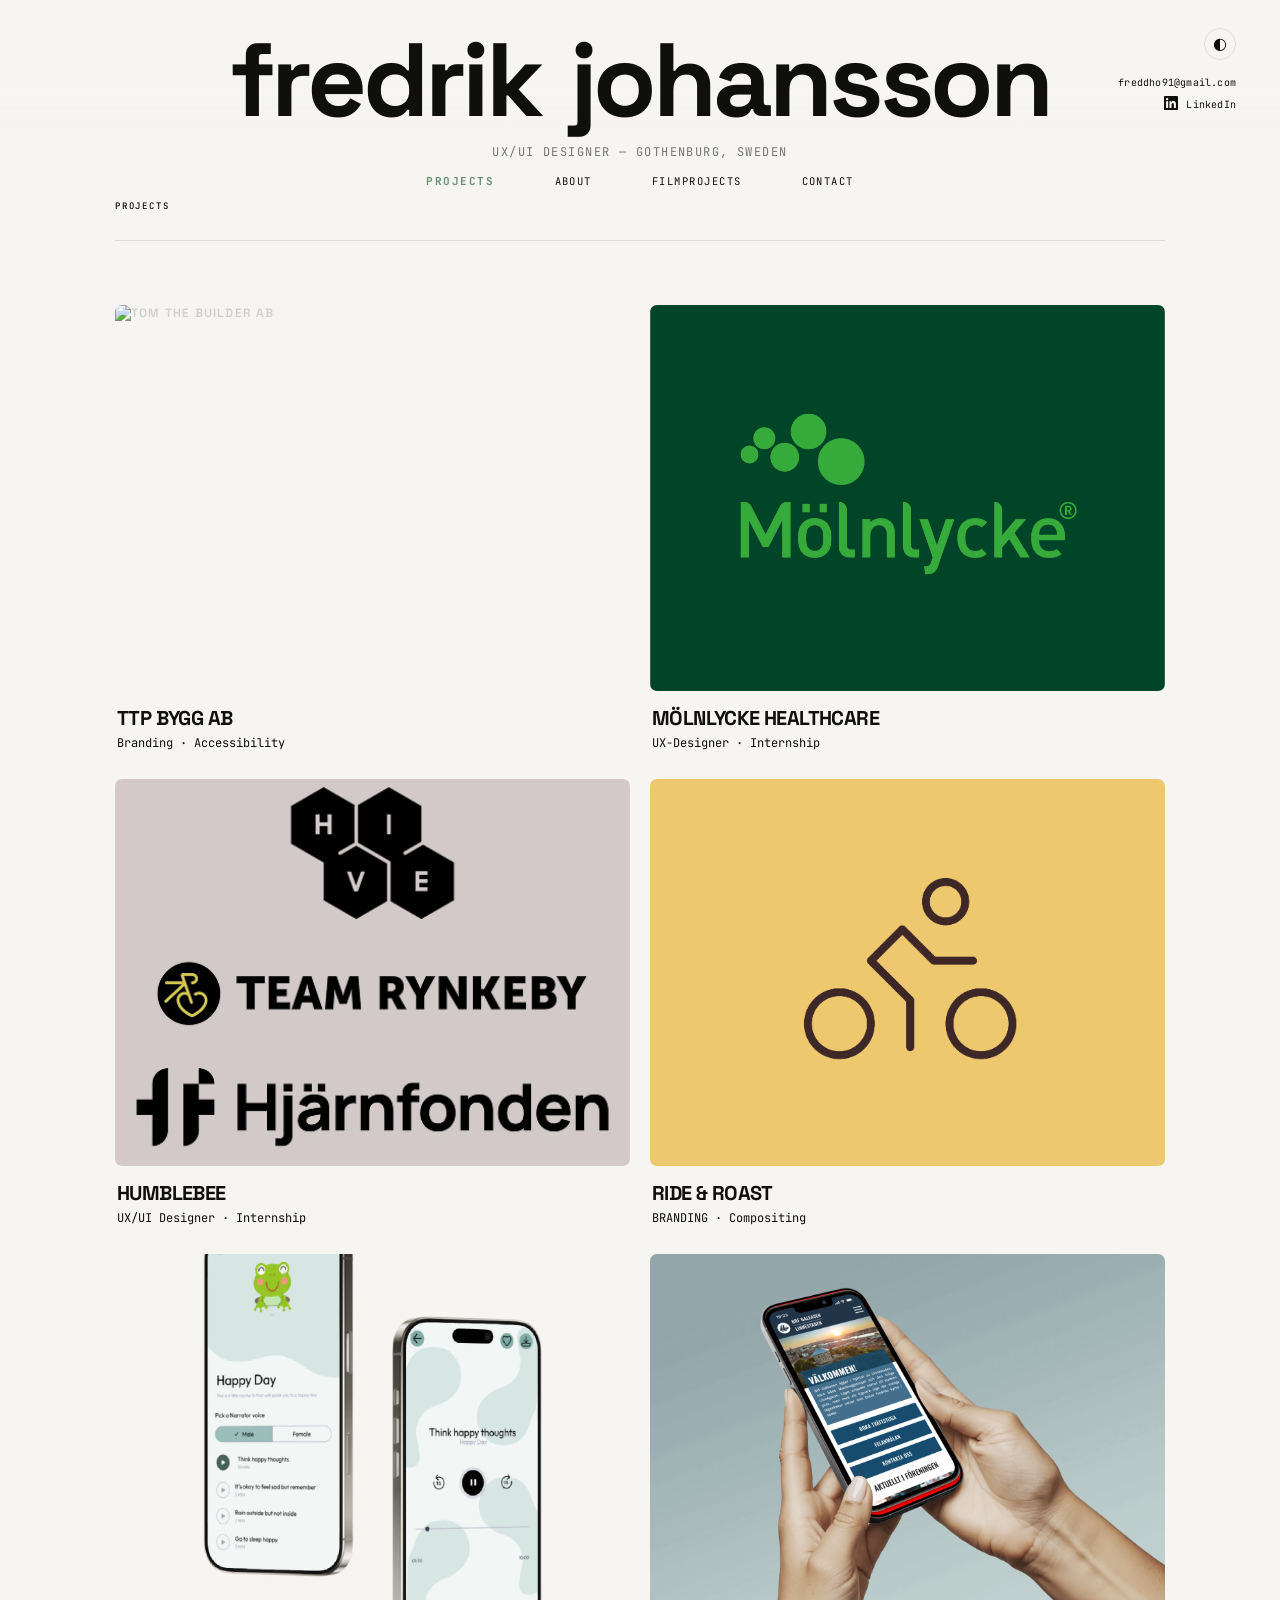
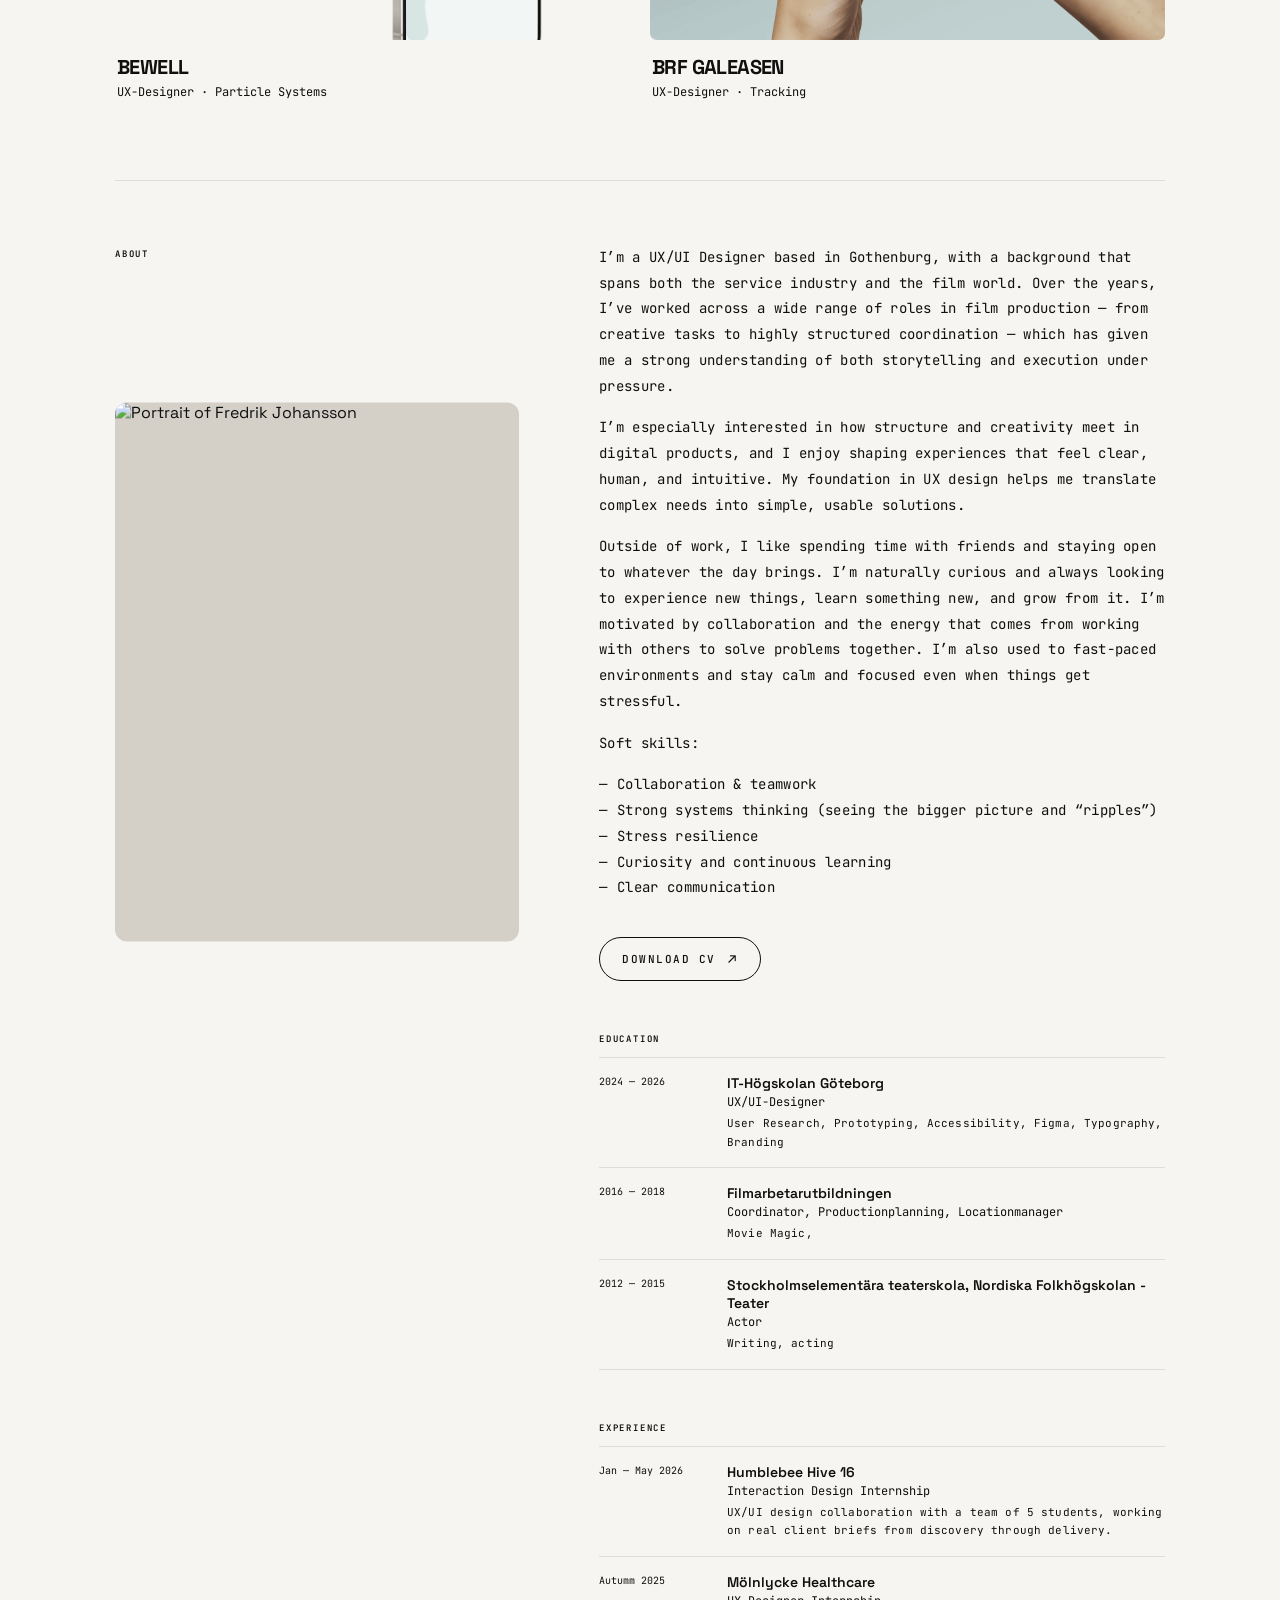
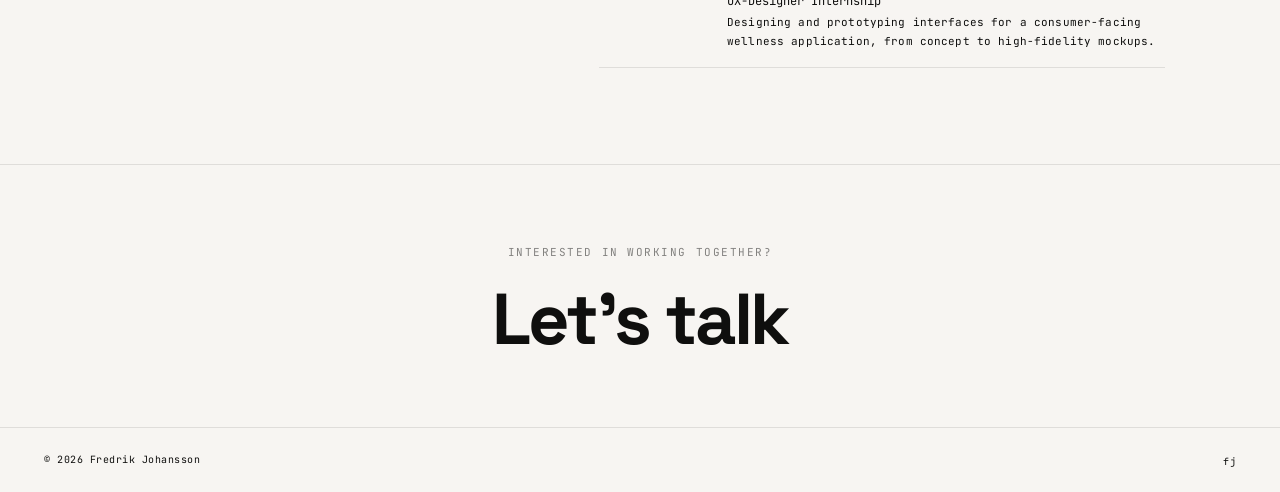
==== portfolio/index.html @ 18cdfee4 "Refactor code structure for improved readability and maintainability" ====
<!DOCTYPE html>
<html lang="en">
<head>
  <meta charset="UTF-8">
  <meta name="viewport" content="width=device-width, initial-scale=1.0">
  <title>Fredrik Johansson — UX/UI Designer</title>
  <meta name="description" content="Fredrik Johansson — Interaction Designer based in Gothenburg, Sweden.">
  <meta property="og:title" content="Fredrik Johansson — UX/UI Designer">
  <meta property="og:description" content="Interaction Designer based in Gothenburg, Sweden.">
  <meta property="og:type" content="website">
  <meta property="og:image" content="img/fredriksocial.png">
  <link rel="icon" type="image/svg+xml" href="favicon.svg">
  <link rel="preconnect" href="https://fonts.googleapis.com">
  <link rel="preconnect" href="https://fonts.gstatic.com" crossorigin>
  <link href="https://fonts.googleapis.com/css2?family=Space+Grotesk:wght@300;400;500;600;700&family=JetBrains+Mono:wght@400;500;600;700&display=swap" rel="stylesheet">
  <link rel="stylesheet" href="style.css">
</head>
<body>

  <!-- Progress bar -->
  <div class="prog" id="prog" aria-hidden="true"></div>

  <!-- Pre-scroll overlay bar -->
  <div class="pre-scroll-bar" id="preScrollBar">
    <div class="psb-top">
      <div></div>
      <div class="psb-wordmark" id="psbWordmark">
        <span class="wm-char wm-anchor" id="wm-f">f</span><span class="wm-suffix" id="suf-f"><span class="wm-c">r</span><span class="wm-c">e</span><span class="wm-c">d</span><span class="wm-c">r</span><span class="wm-c">i</span><span class="wm-c">k</span></span><span class="wm-space">&nbsp;</span><span class="wm-char wm-anchor" id="wm-j">j</span><span class="wm-suffix" id="suf-j"><span class="wm-c">o</span><span class="wm-c">h</span><span class="wm-c">a</span><span class="wm-c">n</span><span class="wm-c">s</span><span class="wm-c">s</span><span class="wm-c">o</span><span class="wm-c">n</span></span>
      </div>
      <div class="psb-right">
        <button class="dark-toggle" id="darkToggle" aria-label="Toggle dark mode">
          <span class="dt-icon">◐</span>
        </button>
        <div class="contact-block" id="cBlock">
          <a href="mailto:freddho91@gmail.com">freddho91@gmail.com</a>
          <a href="https://www.linkedin.com/in/fredrik-johansson-530291b3/" target="_blank" rel="noopener noreferrer"><svg class="linkedin-icon" xmlns="http://www.w3.org/2000/svg" width="14" height="14" viewBox="0 0 24 24" fill="currentColor"><path d="M20.447 20.452h-3.554v-5.569c0-1.328-.027-3.037-1.852-3.037-1.853 0-2.136 1.445-2.136 2.939v5.667H9.351V9h3.414v1.561h.046c.477-.9 1.637-1.85 3.37-1.85 3.601 0 4.267 2.37 4.267 5.455v6.286zM5.337 7.433a2.062 2.062 0 01-2.063-2.065 2.064 2.064 0 112.063 2.065zm1.782 13.019H3.555V9h3.564v11.452zM22.225 0H1.771C.792 0 0 .774 0 1.729v20.542C0 23.227.792 24 1.771 24h20.451C23.2 24 24 23.227 24 22.271V1.729C24 .774 23.2 0 22.222 0h.003z"/></svg> LinkedIn</a>
        </div>
      </div>
    </div>
    <div class="psb-subtitle">UX/UI Designer — Gothenburg, Sweden</div>
    <nav id="preScrollNav">
      <a class="nav-link active" href="#projects" data-text="Projects">Projects</a>
      <a class="nav-link" href="#about" data-text="About">About</a>
      <a class="nav-link" href="filmprojects.html" data-text="Filmprojects">Filmprojects</a>
      <a class="nav-link" id="contactLink" href="#contact" data-text="Contact">Contact</a>
    </nav>
  </div>

  <!-- Page grid -->
  <div class="page-grid" id="pageGrid">

    <!-- Left column — sidebar -->
    <div class="col-left">
      <div class="col-left-inner">
        <div id="sidebarWordmark">fj</div>
        <nav id="desktopNav">
          <a class="nav-link active" href="#projects" data-text="Projects">Projects</a>
          <a class="nav-link" href="#about" data-text="About">About</a>
          <a class="nav-link" href="filmprojects.html" data-text="Filmprojects">Filmprojects</a>
          <a class="nav-link" id="sidebarContactLink" href="#contact" data-text="Contact">Contact</a>
        </nav>
      </div>
    </div>

    <!-- Main content -->
    <div class="col-main">
      <div class="content-wrap">

        <!-- Projects -->
        <section id="projects">
          <div class="section-label">Projects</div>
          <div class="rule"></div>
          <div class="project-grid">
            <a class="project-card" href="projects/tom-the-builder/index.html">
              <div class="card-img-wrap">
                <img class="img-ph" src="img/tomthebuilderbild.png" alt="Tom the Builder AB" loading="lazy">
                <span class="card-overlay">Brand identity for a carpenter in Uddevalla</span>
              </div>
              <div class="card-info"><div class="card-title">TTP BYGG AB</div><div class="card-sub">Branding · Accessibility</div></div>
            </a>
            <a class="project-card" href="projects/molnlycke/index.html">
              <div class="card-img-wrap">
                <img class="img-ph" src="img/molnlyckebild.webp" alt="Mölnlycke Healthcare" loading="lazy">
                <span class="card-overlay">Clinical review tool for wound-care specialists</span>
              </div>
              <div class="card-info"><div class="card-title">MÖLNLYCKE HEALTHCARE</div><div class="card-sub">UX-Designer · Internship</div></div>
            </a>
            <div class="project-card project-card--soon" aria-disabled="true" tabindex="0">
              <div class="card-img-wrap">
                <img class="img-ph" src="img/hive.jpg" alt="Humblebee" loading="lazy">
                <span class="card-soon">Coming soon</span>
              </div>
              <div class="card-info"><div class="card-title">HUMBLEBEE</div><div class="card-sub">UX/UI Designer · Internship</div></div>
            </div>
            <a class="project-card" href="projects/ride-roast/index.html">
              <div class="card-img-wrap">
                <img class="img-ph" src="img/rideroastloggo.png" alt="Ride & Roast" loading="lazy">
                <span class="card-overlay">Branding and compositing for a motorcycle café</span>
              </div>
              <div class="card-info"><div class="card-title">RIDE & ROAST</div><div class="card-sub">BRANDING · Compositing</div></div>
            </a>
            <a class="project-card" href="projects/bewell/index.html">
              <div class="card-img-wrap">
                <img class="img-ph" src="img/bw5.png" alt="Bewell" loading="lazy">
                <span class="card-overlay">Wellness app with generative particle systems</span>
              </div>
              <div class="card-info"><div class="card-title">BEWELL</div><div class="card-sub">UX-Designer · Particle Systems</div></div>
            </a>
            <a class="project-card" href="projects/brf-galeasen/index.html">
              <div class="card-img-wrap">
                <img class="img-ph" src="img/Mockup_brf.png" alt="BRF Galeasen" loading="lazy">
                <span class="card-overlay">Resident portal with usage tracking</span>
              </div>
              <div class="card-info"><div class="card-title">BRF GALEASEN</div><div class="card-sub">UX-Designer · Tracking</div></div>
            </a>
          </div>
        </section>

        <!-- About -->
        <section id="about">
          <div class="rule"></div>
          <div class="about-grid">
            <div class="about-left">
              <div class="about-label">About</div>
              <h2 class="about-heading" id="aboutHeading">
                <span id="ah-fredrik">fredrik</span>
                <span id="ah-johansson">johansson</span>
              </h2>
              <div class="about-photo">
                <img src="img/Fredrikabout.JPG" alt="Portrait of Fredrik Johansson" loading="lazy">
              </div>
            </div>
            <div class="about-right">
              <div class="about-text">
                <p>I’m a UX/UI Designer based in Gothenburg, with a background that spans both the service industry and the film world. Over the years, I’ve worked across a wide range of roles in film production — from creative tasks to highly structured coordination — which has given me a strong understanding of both storytelling and execution under pressure.</p>
                <p>I’m especially interested in how structure and creativity meet in digital products, and I enjoy shaping experiences that feel clear, human, and intuitive. My foundation in UX design helps me translate complex needs into simple, usable solutions.</p>
                <p>Outside of work, I like spending time with friends and staying open to whatever the day brings. I’m naturally curious and always looking to experience new things, learn something new, and grow from it.
I’m motivated by collaboration and the energy that comes from working with others to solve problems together. I’m also used to fast-paced environments and stay calm and focused even when things get stressful.</p>
                <p>Soft skills:</p>
                <ul class="soft-skills">
                  <li>Collaboration &amp; teamwork</li>
                  <li>Strong systems thinking (seeing the bigger picture and “ripples”)</li>
                  <li>Stress resilience</li>
                  <li>Curiosity and continuous learning</li>
                  <li>Clear communication</li>
                </ul>
              </div>

              <!-- CV download -->
              <a class="cv-button" href="https://drive.google.com/YOUR-CV-LINK-HERE" target="_blank" rel="noopener noreferrer">
                <span>Download CV</span>
                <span class="cv-arrow">↗</span>
              </a>

              <!-- Education -->
              <div class="exp-block">
                <div class="exp-label">Education</div>
                <div class="exp-row">
                  <div class="exp-years">2024 — 2026</div>
                  <div>
                    <div class="exp-org">IT-Högskolan Göteborg</div>
                    <div class="exp-role">UX/UI-Designer</div>
                    <div class="exp-detail">User Research, Prototyping, Accessibility, Figma, Typography, Branding</div>
                  </div>
                </div>
                <div class="exp-row">
                  <div class="exp-years">2016 — 2018</div>
                  <div>
                    <div class="exp-org">Filmarbetarutbildningen</div>
                    <div class="exp-role">Coordinator, Productionplanning, Locationmanager</div>
                    <div class="exp-detail">Movie Magic, </div>
                  </div>
                </div>
                <div class="exp-row">
                  <div class="exp-years">2012 — 2015</div>
                  <div>
                    <div class="exp-org">Stockholmselementära teaterskola, Nordiska Folkhögskolan - Teater </div>
                    <div class="exp-role">Actor</div>
                    <div class="exp-detail">Writing, acting</div>
                  </div>
                </div>
              </div>

              <!-- Experience -->
              <div class="exp-block">
                <div class="exp-label">Experience</div>
                <div class="exp-row">
                  <div class="exp-years">Jan — May 2026</div>
                  <div>
                    <div class="exp-org">Humblebee Hive 16</div>
                    <div class="exp-role">Interaction Design Internship</div>
                    <div class="exp-detail">UX/UI design collaboration with a team of 5 students, working on real client briefs from discovery through delivery.</div>
                  </div>
                </div>
                <div class="exp-row">
                  <div class="exp-years">Autumm 2025</div>
                  <div>
                    <div class="exp-org">Mölnlycke Healthcare</div>
                    <div class="exp-role">UX-Designer Internship</div>
                    <div class="exp-detail">Designing and prototyping interfaces for a consumer-facing wellness application, from concept to high-fidelity mockups.</div>
                  </div>
                </div>
              </div>

            </div>
          </div>
        </section>

      </div>
    </div>

    <!-- Right column — contact -->
    <div class="col-right">
      <div class="col-right-inner">
        <button class="dark-toggle sidebar-dark-toggle" id="sidebarDarkToggle" aria-label="Toggle dark mode">
          <span class="dt-icon">◐</span>
        </button>
        <div class="contact-block-sidebar" id="cBlockSidebar">
          <a href="mailto:freddho91@gmail.com">freddho91@gmail.com</a>
          <a href="https://www.linkedin.com/in/fredrik-johansson-530291b3/" target="_blank" rel="noopener noreferrer"><svg class="linkedin-icon" xmlns="http://www.w3.org/2000/svg" width="14" height="14" viewBox="0 0 24 24" fill="currentColor"><path d="M20.447 20.452h-3.554v-5.569c0-1.328-.027-3.037-1.852-3.037-1.853 0-2.136 1.445-2.136 2.939v5.667H9.351V9h3.414v1.561h.046c.477-.9 1.637-1.85 3.37-1.85 3.601 0 4.267 2.37 4.267 5.455v6.286zM5.337 7.433a2.062 2.062 0 01-2.063-2.065 2.064 2.064 0 112.063 2.065zm1.782 13.019H3.555V9h3.564v11.452zM22.225 0H1.771C.792 0 0 .774 0 1.729v20.542C0 23.227.792 24 1.771 24h20.451C23.2 24 24 23.227 24 22.271V1.729C24 .774 23.2 0 22.222 0h.003z"/></svg> LinkedIn</a>
        </div>
      </div>
    </div>

  </div>

  <!-- Footer CTA -->
  <footer>
    <div class="footer-cta">
      <div class="footer-cta-label">Interested in working together?</div>
      <a class="footer-cta-link" href="mailto:freddho91@gmail.com">Let's talk</a>
    </div>
    <div class="footer-bottom">
      <span>&copy; 2026 Fredrik Johansson</span>
      <span class="footer-wm">
        <span class="fw-word"><span class="fw-anchor">f</span><span class="fw-suffix" id="fwSufF"><span class="fw-c">r</span><span class="fw-c">e</span><span class="fw-c">d</span><span class="fw-c">r</span><span class="fw-c">i</span><span class="fw-c">k</span></span></span><span class="fw-sp" id="fwSp">&nbsp;</span><span class="fw-word"><span class="fw-anchor">j</span><span class="fw-suffix" id="fwSufJ"><span class="fw-c">o</span><span class="fw-c">h</span><span class="fw-c">a</span><span class="fw-c">n</span><span class="fw-c">s</span><span class="fw-c">s</span><span class="fw-c">o</span><span class="fw-c">n</span></span></span>
      </span>
    </div>
  </footer>

  <!-- Page transition overlay -->
  <div class="page-transition" id="pageTransition" aria-hidden="true"></div>

  <!-- Mobile header -->
  <header class="mobile-header">
    <span class="mobile-wm">fj</span>
    <nav id="mobileInlineNav">
      <a class="nav-link active" href="#projects" data-text="Projects">Projects</a>
      <a class="nav-link" href="#about" data-text="About">About</a>
      <a class="nav-link" href="filmprojects.html" data-text="Filmprojects">Filmprojects</a>
      <a class="nav-link" id="mobileContactTrigger" href="#contact" data-text="Contact">Contact</a>
    </nav>
    <button class="dark-toggle mobile-dark-toggle" id="mobileDarkToggle" aria-label="Toggle dark mode">
      <span class="dt-icon">◐</span>
    </button>
  </header>

  <!-- Mobile contact -->
  <div class="mobile-contact">
    <div class="mobile-contact-label">Contact</div>
    <div class="mobile-contact-links">
      <a href="mailto:freddho91@gmail.com">freddho91@gmail.com <span>&#8599;</span></a>
      <a href="https://www.linkedin.com/in/fredrik-johansson-530291b3/" target="_blank" rel="noopener noreferrer"><svg class="linkedin-icon" xmlns="http://www.w3.org/2000/svg" width="14" height="14" viewBox="0 0 24 24" fill="currentColor"><path d="M20.447 20.452h-3.554v-5.569c0-1.328-.027-3.037-1.852-3.037-1.853 0-2.136 1.445-2.136 2.939v5.667H9.351V9h3.414v1.561h.046c.477-.9 1.637-1.85 3.37-1.85 3.601 0 4.267 2.37 4.267 5.455v6.286zM5.337 7.433a2.062 2.062 0 01-2.063-2.065 2.064 2.064 0 112.063 2.065zm1.782 13.019H3.555V9h3.564v11.452zM22.225 0H1.771C.792 0 0 .774 0 1.729v20.542C0 23.227.792 24 1.771 24h20.451C23.2 24 24 23.227 24 22.271V1.729C24 .774 23.2 0 22.222 0h.003z"/></svg> LinkedIn <span>&#8599;</span></a>
    </div>
  </div>

  <script src="main.js"></script>
</body>
</html>
---- portfolio/style.css ----
/* ── TOKENS ─── */
:root {
  --bg: #F7F5F2;
  --text: #0F0F0E;
  --border: rgba(15, 15, 14, 0.1);
  --accent: #6B8F71;
  --col-left-width: 160px;
  --col-right-width: 200px;
  --bg-fade: 1;
}

/* ── DARK MODE ─── */
body.dark {
  --bg: #141413;
  --text: #E8E6E1;
  --border: rgba(232, 230, 225, 0.12);
  --accent: #8FB896;
}

/* ── RESET ─── */
*, *::before, *::after { box-sizing: border-box; margin: 0; padding: 0; }
html { scroll-behavior: smooth; }
body {
  font-family: 'Space Grotesk', sans-serif;
  background: var(--bg);
  color: var(--text);
  overflow-x: hidden;
  -webkit-font-smoothing: antialiased;
  -moz-osx-font-smoothing: grayscale;
}
a { color: inherit; text-decoration: none; }
ul, ol { list-style: none; }
img { display: block; max-width: 100%; }

/* Focus */
a:focus-visible, button:focus-visible {
  outline: 2px solid var(--text);
  outline-offset: 3px;
  border-radius: 2px;
}

/* ── REDUCED MOTION ─── */
@media (prefers-reduced-motion: reduce) {
  *, *::before, *::after {
    animation-duration: 0.01ms !important;
    animation-iteration-count: 1 !important;
    transition-duration: 0.01ms !important;
  }
  .pre-scroll-bar { display: none !important; }
  .page-grid {
    grid-template-columns: var(--col-left-width) 1fr var(--col-right-width) !important;
  }
  .col-left { pointer-events: auto !important; }
  .col-right { pointer-events: auto !important; }
  .col-right-inner { opacity: 1 !important; }
  #sidebarWordmark { opacity: 1 !important; }
  #desktopNav { opacity: 1 !important; }
  #desktopNav .nav-link { opacity: 1 !important; transform: none !important; }
  .col-main { padding-top: 60px !important; }
  .flip-clone { display: none !important; }
  .about-heading { opacity: 1 !important; }
  .about-heading span { opacity: 1 !important; }
}

/* ── LINKEDIN ICON ─── */
.linkedin-icon {
  display: inline-block;
  vertical-align: -2px;
  margin-right: 2px;
}

/* ── PROGRESS BAR ─── */
.prog {
  position: fixed; top: 0; left: 0;
  height: 2px; width: 0;
  background: var(--text);
  z-index: 9999;
  transition: width .08s linear;
  pointer-events: none;
}

/* ── PRE-SCROLL OVERLAY BAR ─── */
.pre-scroll-bar {
  position: fixed; top: 0; left: 0; right: 0;
  z-index: 100;
  padding: 28px 44px 0;
  pointer-events: none;
  opacity: 1;
}
.pre-scroll-bar::before {
  content: '';
  position: absolute; top: 0; left: 0; right: 0;
  height: 140px;
  background: linear-gradient(to bottom, var(--bg) 55%, transparent 100%);
  opacity: var(--bg-fade);
  z-index: -1;
  pointer-events: none;
  transition: none;
}
body.scrolled .pre-scroll-bar {
  opacity: 0;
  pointer-events: none !important;
}

.psb-top {
  display: grid;
  grid-template-columns: 1fr auto 1fr;
  align-items: flex-end;
}

.psb-wordmark {
  font-family: 'Space Grotesk', sans-serif;
  font-weight: 700;
  font-size: clamp(56px, 9vw, 104px);
  line-height: 1;
  letter-spacing: -0.04em;
  user-select: none;
  display: flex;
  justify-content: center;
  align-items: baseline;
  cursor: default;
  white-space: nowrap;
}

.psb-right {
  position: absolute;
  top: 28px; right: 44px;
  pointer-events: auto;
  display: flex;
  flex-direction: column;
  align-items: flex-end;
  gap: 12px;
}

/* Hero subtitle */
.psb-subtitle {
  font-family: 'JetBrains Mono', monospace;
  font-size: 12px; font-weight: 400;
  letter-spacing: 0.12em;
  text-transform: uppercase;
  color: var(--text);
  text-align: center;
  padding: 12px 0 0;
  opacity: 0.55;
  transition: opacity .3s ease;
}
body.scrolled .psb-subtitle { opacity: 0; }

#preScrollNav {
  display: flex;
  justify-content: center;
  gap: 60px;
  padding: 14px 0 0;
  pointer-events: auto;
  transform-style: preserve-3d;
  overflow: visible;
  position: relative;
}

/* ── PAGE GRID ─── */
.page-grid {
  display: grid;
  grid-template-columns: 0px 1fr 0px;
  grid-template-areas: "left main right";
  min-height: 100vh;
}
body.scrolled .page-grid {
  grid-template-columns: var(--col-left-width) 1fr var(--col-right-width);
  transition: grid-template-columns 0.5s cubic-bezier(.25,.46,.45,.94);
}

/* ── LEFT COLUMN ─── */
.col-left {
  grid-area: left;
  position: sticky; top: 0; height: 100vh;
  overflow: hidden;
  pointer-events: none;
}
body.scrolled .col-left {
  pointer-events: auto;
  overflow: visible;
}
.col-left-inner {
  position: absolute; top: 0; left: 0;
  width: var(--col-left-width); height: 100%;
  padding: 28px 0 28px 44px;
  display: flex; flex-direction: column; gap: 20px;
}

#sidebarWordmark {
  font-family: 'Space Grotesk', sans-serif;
  font-weight: 700;
  font-size: clamp(28px, 3vw, 48px);
  line-height: 1;
  letter-spacing: -0.04em;
  user-select: none;
  white-space: nowrap;
  cursor: default;
  opacity: 0;
  transition: opacity 0.15s ease;
}

/* ── RIGHT COLUMN ─── */
.col-right {
  grid-area: right;
  position: sticky; top: 0; height: 100vh;
  overflow: hidden;
  pointer-events: none;
}
body.scrolled .col-right {
  pointer-events: auto;
  overflow: visible;
}
.col-right-inner {
  position: absolute; top: 0; right: 0;
  width: var(--col-right-width); height: 100%;
  padding: 28px 44px 28px 0;
  display: flex; flex-direction: column;
  align-items: flex-end;
  justify-content: flex-start;
  opacity: 0;
  transition: opacity 0.3s ease;
}
body.scrolled .col-right-inner { opacity: 1; }

/* ── CONTACT BLOCKS ─── */
.contact-block,
.contact-block-sidebar {
  position: relative;
  display: inline-flex;
  flex-direction: column;
  width: fit-content;
}
.contact-block::after,
.contact-block-sidebar::after {
  content: '';
  position: absolute; inset: -4px -6px;
  border: 1px solid var(--text);
  opacity: 0;
  pointer-events: none;
}
.contact-block.flash::after,
.contact-block-sidebar.flash::after {
  animation: cBorder .9s ease forwards;
}
@keyframes cBorder {
  0%   { opacity: 0; }
  12%  { opacity: 1; }
  70%  { opacity: 1; }
  100% { opacity: 0; }
}
.contact-block a,
.contact-block-sidebar a {
  font-family: 'JetBrains Mono', monospace;
  font-size: 10px; font-weight: 400;
  color: var(--text); text-decoration: none;
  letter-spacing: 0.02em; line-height: 2.2;
  display: block; white-space: nowrap; text-align: right;
}
.contact-block a:hover,
.contact-block-sidebar a:hover { font-weight: 700; }

/* ── MAIN COLUMN ─── */
.col-main {
  grid-area: main;
  padding-top: 200px;
  padding-left: 44px;
  padding-right: 44px;
  transition: padding-top 0.5s cubic-bezier(.25,.46,.45,.94),
              padding-left 0.5s cubic-bezier(.25,.46,.45,.94),
              padding-right 0.5s cubic-bezier(.25,.46,.45,.94);
}
body.scrolled .col-main {
  padding-top: 60px;
  padding-left: 0;
  padding-right: 0;
}
.content-wrap { max-width: 1050px; margin: 0 auto; }
#projects { padding-bottom: 72px; }

/* ── SHARED NAV ─── */
nav { transform-style: preserve-3d; }
.nav-link {
  font-family: 'JetBrains Mono', monospace;
  font-size: 10.5px; font-weight: 400;
  letter-spacing: 0.14em;
  text-transform: uppercase;
  color: var(--text); text-decoration: none;
  position: relative;
}
.nav-link::before {
  content: attr(data-text);
  display: block; font-weight: 700;
  height: 0; overflow: hidden; visibility: hidden;
  pointer-events: none;
}
.nav-link::after { display: none; }
.nav-link:hover, .nav-link.active {
  font-weight: 700; font-size: 11px;
  color: var(--accent);
}

/* Sidebar nav */
#desktopNav {
  display: flex; flex-direction: column; gap: 6px;
  opacity: 0;
  transition: opacity 0.3s ease;
}
body.scrolled #desktopNav { opacity: 1; }
body.scrolled #preScrollNav { pointer-events: none; }

.nav-link.flip-in {
  animation: navFlip 0.5s cubic-bezier(.25,.46,.45,.94) forwards;
}
@keyframes navFlip {
  0%   { transform: rotateX(-90deg); opacity: 0; }
  60%  { transform: rotateX(10deg);  opacity: 1; }
  100% { transform: rotateX(0deg);   opacity: 1; }
}

/* Nav fly clones */
.nav-fly-clone {
  position: fixed;
  font-family: 'JetBrains Mono', monospace;
  font-size: 10.5px; font-weight: 400;
  letter-spacing: 0.14em;
  text-transform: uppercase;
  color: var(--text);
  pointer-events: none;
  z-index: 1000;
  white-space: nowrap;
  transform-origin: top left;
  will-change: left, top;
}

/* ── WORDMARK CHARS ─── */
.wm-char { display: inline-block; }
.wm-suffix {
  display: inline-block; overflow: visible;
  white-space: nowrap; vertical-align: baseline;
}
.wm-space { display: inline-block; overflow: hidden; }
.wm-c { display: inline-block; white-space: nowrap; transition: none; }

/* ── SECTION LABELS ─── */
.section-label {
  font-family: 'JetBrains Mono', monospace;
  font-size: 9px; font-weight: 500;
  letter-spacing: .2em;
  text-transform: uppercase;
  color: var(--text);
  margin-bottom: 28px;
}
.rule { height: 1px; background: var(--border); margin: 0 0 64px; }

/* ── PROJECT GRID ─── */
.project-grid {
  display: grid;
  grid-template-columns: 1fr 1fr;
  gap: 20px;
}
.project-card {
  display: flex; flex-direction: column;
  cursor: pointer; text-decoration: none; color: inherit;
}
.card-img-wrap {
  overflow: hidden; border-radius: 7px;
  position: relative;
}
.img-ph {
  width: 100%; aspect-ratio: 4/3;
  object-fit: cover;
  display: flex; align-items: center; justify-content: center;
  font-family: 'Space Grotesk', sans-serif;
  font-size: 12px; font-weight: 600;
  letter-spacing: 0.1em;
  color: rgba(15, 15, 14, .16);
  text-transform: uppercase;
  transition: transform 0.65s cubic-bezier(.25,.46,.45,.94);
}
.project-card:hover .img-ph { transform: scale(1.04); }
.card-info { padding: 14px 2px 8px; }
.card-title {
  font-family: 'Space Grotesk', sans-serif;
  font-weight: 700; font-size: 20px;
  letter-spacing: -0.03em; margin-bottom: 4px;
  transition: opacity .2s;
}
.project-card:hover .card-title { opacity: 0.6; }

/* Card hover overlay */
.card-overlay {
  position: absolute;
  bottom: 0; left: 0; right: 0;
  padding: 20px 16px 14px;
  background: linear-gradient(to top, rgba(15,15,14,0.72) 0%, transparent 100%);
  font-family: 'JetBrains Mono', monospace;
  font-size: 12px; font-weight: 400;
  color: #fff;
  letter-spacing: 0.02em;
  line-height: 1.5;
  opacity: 0;
  transform: translateY(6px);
  transition: opacity .35s ease, transform .35s ease;
  pointer-events: none;
  border-radius: 0 0 7px 7px;
}
.project-card:hover .card-overlay {
  opacity: 1;
  transform: translateY(0);
}

/* Card scroll entrance */
.project-card {
  opacity: 0;
  transform: translateY(40px);
}
.project-card.in-view {
  opacity: 1;
  transform: translateY(0);
  transition: opacity .7s cubic-bezier(.25,.46,.45,.94), transform .7s cubic-bezier(.25,.46,.45,.94);
}

.card-sub {
  font-family: 'JetBrains Mono', monospace;
  font-size: 12px; font-weight: 400; color: var(--text);
}

/* ── ABOUT ─── */
#about { padding-bottom: 96px; }
.about-grid {
  display: grid;
  grid-template-columns: 404px 1fr;
  gap: 80px; align-items: start;
}
.about-left { position: sticky; top: 30px; align-self: start; }
.about-label {
  font-family: 'JetBrains Mono', monospace;
  font-size: 9px; font-weight: 600;
  letter-spacing: 0.2em; text-transform: uppercase;
  color: var(--text); margin-bottom: 16px;
}
.about-heading {
  font-family: 'Space Grotesk', sans-serif;
  font-weight: 700;
  font-size: clamp(28px, 3.6vw, 44px);
  letter-spacing: -0.03em; line-height: 1.02;
  margin-bottom: 24px;
}
.about-heading span { display: block; transition: opacity 0.2s; }
.about-heading.flip-active span { opacity: 0; }

.about-photo {
  width: 404px; height: 539px;
  background: #D4D0C8; border-radius: 12px;
  overflow: hidden;
  display: flex; align-items: center; justify-content: center;
  margin-top: 36px;
}
.about-photo img {
  width: 100%; height: 100%;
  object-fit: cover;
  display: block;
}
.about-text p {
  font-family: 'JetBrains Mono', monospace;
  font-size: 14px; font-weight: 400;
  line-height: 1.84; color: var(--text);
  margin-bottom: 16px; letter-spacing: 0.04ch;
}
.about-text p:last-child { margin-bottom: 0; }

/* Soft skills bullet list */
.soft-skills {
  font-family: 'JetBrains Mono', monospace;
  font-size: 14px; font-weight: 400;
  line-height: 1.84; color: var(--text);
  letter-spacing: 0.04ch;
  list-style: none;
  padding: 0; margin: 4px 0 0;
}
.soft-skills li {
  position: relative;
  padding-left: 18px;
}
.soft-skills li::before {
  content: '—';
  position: absolute; left: 0;
  color: var(--text);
}

/* CV download button */
.cv-button {
  display: inline-flex;
  align-items: center;
  gap: 12px;
  margin-top: 36px;
  padding: 14px 22px;
  border: 1px solid var(--text);
  border-radius: 999px;
  font-family: 'JetBrains Mono', monospace;
  font-size: 11px; font-weight: 500;
  letter-spacing: 0.14em;
  text-transform: uppercase;
  color: var(--text);
  background: transparent;
  text-decoration: none;
  transition: background .25s ease, color .25s ease;
}
.cv-button:hover {
  background: var(--text);
  color: var(--bg);
}
.cv-arrow { font-size: 14px; line-height: 1; }

/* Coming-soon card */
.project-card--soon {
  position: relative;
  cursor: not-allowed;
}
.project-card--soon .card-img-wrap { position: relative; }
.project-card--soon .img-ph { filter: grayscale(0.4) brightness(0.92); }
.card-soon {
  position: absolute;
  top: 50%; left: 50%;
  transform: translate(-50%, -50%);
  font-family: 'JetBrains Mono', monospace;
  font-size: 11px; font-weight: 600;
  letter-spacing: 0.18em;
  text-transform: uppercase;
  color: #fff;
  background: rgba(15, 15, 14, 0.78);
  padding: 10px 18px;
  border-radius: 999px;
  opacity: 0;
  pointer-events: none;
  transition: opacity .3s ease;
  white-space: nowrap;
}
.project-card--soon:hover .card-soon,
.project-card--soon:focus-visible .card-soon { opacity: 1; }
.project-card--soon:hover .card-title { opacity: 1; }

/* ── EXPERIENCE / EDUCATION ─── */
.exp-block { margin-top: 52px; }
.exp-label {
  font-family: 'JetBrains Mono', monospace;
  font-size: 9px; font-weight: 600;
  letter-spacing: 0.2em; text-transform: uppercase;
  color: var(--text);
  padding-bottom: 12px;
  border-bottom: 1px solid var(--border);
}
.exp-row {
  display: grid;
  grid-template-columns: 108px 1fr;
  gap: 20px; padding: 16px 0;
  border-bottom: 1px solid var(--border);
}
.exp-years {
  font-family: 'JetBrains Mono', monospace;
  font-size: 10px; font-weight: 400;
  color: var(--text); padding-top: 1px;
}
.exp-org { font-size: 14px; font-weight: 600; margin-bottom: 2px; }
.exp-role {
  font-family: 'JetBrains Mono', monospace;
  font-size: 12px; font-weight: 400;
  color: var(--text); margin-bottom: 4px;
}
.exp-detail {
  font-family: 'JetBrains Mono', monospace;
  font-size: 11px; font-weight: 400;
  color: var(--text); line-height: 1.7; letter-spacing: 0.02ch;
}

/* ── FOOTER ─── */
footer {
  border-top: 1px solid var(--border);
}
.footer-cta {
  text-align: center;
  padding: 80px 44px 72px;
}
.footer-cta-label {
  font-family: 'JetBrains Mono', monospace;
  font-size: 11px; font-weight: 400;
  letter-spacing: 0.14em; text-transform: uppercase;
  color: var(--text); opacity: 0.5;
  margin-bottom: 24px;
}
.footer-cta-link {
  font-family: 'Space Grotesk', sans-serif;
  font-weight: 700;
  font-size: clamp(40px, 6vw, 72px);
  letter-spacing: -0.04em; line-height: 1;
  color: var(--text);
  text-decoration: none;
  position: relative;
  transition: color .25s ease;
}
.footer-cta-link::after {
  content: '';
  position: absolute;
  left: 0; bottom: -4px;
  width: 0; height: 2px;
  background: var(--accent);
  transition: width .4s cubic-bezier(.25,.46,.45,.94);
}
.footer-cta-link:hover { color: var(--accent); }
.footer-cta-link:hover::after { width: 100%; }

.footer-bottom {
  border-top: 1px solid var(--border);
  padding: 24px 44px;
  display: flex; justify-content: space-between; align-items: center;
}
.footer-bottom > span {
  font-family: 'JetBrains Mono', monospace;
  font-size: 10px; font-weight: 400;
  color: var(--text); letter-spacing: 0.05em;
}
.footer-wm {
  font-family: 'Space Grotesk', sans-serif;
  font-weight: 700; font-size: 20px;
  letter-spacing: -0.04em;
}
.fw-word { display: inline-flex; align-items: baseline; }
.fw-anchor { display: inline-block; }
.fw-suffix {
  display: inline-flex; overflow: hidden;
  white-space: nowrap; align-items: baseline;
  width: 0;
  transition: width 0.15s ease;
}
.fw-c { display: inline-block; transition: none; }
.fw-sp {
  display: inline-block; overflow: hidden;
  width: 0;
  transition: width 0.15s ease;
}

/* ── FLIP CLONES ─── */
.flip-clone {
  position: fixed;
  font-family: 'Space Grotesk', sans-serif;
  font-weight: 700;
  letter-spacing: -0.04em; line-height: 1;
  pointer-events: none; z-index: 200;
  transform-origin: top left;
  will-change: transform, font-size;
}

/* ── DARK MODE TOGGLE ─── */
.dark-toggle {
  background: none; border: 1px solid var(--border);
  width: 32px; height: 32px; border-radius: 50%;
  cursor: pointer;
  display: flex; align-items: center; justify-content: center;
  color: var(--text);
  transition: border-color .2s, transform .3s ease;
  pointer-events: auto;
}
.dark-toggle:hover { border-color: var(--text); transform: rotate(180deg); }
.dt-icon { font-size: 16px; line-height: 1; }
.sidebar-dark-toggle { margin-bottom: 8px; }

/* ── PAGE TRANSITION ─── */
.page-transition {
  position: fixed; inset: 0;
  background: var(--text);
  z-index: 10000;
  pointer-events: none;
  opacity: 0;
  transition: opacity .4s cubic-bezier(.25,.46,.45,.94);
}
.page-transition.active { opacity: 1; pointer-events: all; }

/* ── CV BUTTON ARROW ANIMATION ─── */
.cv-button:hover .cv-arrow {
  animation: arrowBounce .5s ease;
}
@keyframes arrowBounce {
  0%   { transform: translate(0, 0); }
  40%  { transform: translate(3px, -3px); }
  100% { transform: translate(0, 0); }
}

/* ── MOBILE HEADER ─── */
.mobile-header {
  display: none;
  position: fixed; top: 0; left: 0; right: 0;
  height: 48px; padding: 0 20px;
  background: var(--bg); z-index: 100;
  align-items: center; justify-content: space-between;
}
.mobile-wm {
  font-family: 'Space Grotesk', sans-serif;
  font-weight: 700; font-size: 28px;
  line-height: 1; letter-spacing: -0.04em;
  user-select: none;
}
#mobileInlineNav { display: flex; flex-direction: row; gap: 20px; }
#mobileInlineNav .nav-link { font-size: 9px; letter-spacing: 0.1em; }

/* Mobile contact */
.mobile-contact { display: none; }
.mobile-contact-label {
  font-family: 'JetBrains Mono', monospace;
  font-size: 9px; font-weight: 600;
  letter-spacing: 0.2em; text-transform: uppercase;
  color: var(--text); margin-bottom: 20px;
}
.mobile-contact-links { display: flex; flex-direction: column; }
.mobile-contact-links a {
  font-family: 'JetBrains Mono', monospace;
  font-size: 12px; font-weight: 400;
  color: var(--text); text-decoration: none;
  letter-spacing: 0.02em; padding: 14px 0;
  border-bottom: 1px solid var(--border);
  display: flex; justify-content: space-between; align-items: center;
}
.mobile-contact-links a:first-child { border-top: 1px solid var(--border); }
.mobile-contact-links a:hover { font-weight: 700; }
.mobile-contact-links a span { font-size: 16px; opacity: 0.3; }

/* ── MOBILE ≤700px ─── */
@media (max-width: 700px) {
  .pre-scroll-bar { display: none; }
  .page-grid { display: block; }
  .col-left, .col-right { display: none; }
  body.scrolled .page-grid { display: block; }
  body.scrolled .col-left, body.scrolled .col-right { display: none; }
  .mobile-header { display: flex; }
  .col-main, body.scrolled .col-main { padding: 68px 20px 0; transition: none; }
  .project-grid { grid-template-columns: 1fr; gap: 14px; }
  .about-grid { grid-template-columns: 1fr; gap: 32px; }
  .exp-row { grid-template-columns: 80px 1fr; gap: 12px; }
  .about-left { position: static; }
  .about-photo { width: 100%; height: auto; aspect-ratio: 404/539; }
  .project-card--soon .card-soon { opacity: 1; }
  .mobile-contact {
    display: block; padding: 48px 20px 64px;
    border-top: 1px solid var(--border);
  }
  .footer-cta { padding: 48px 20px 40px; }
  .footer-bottom { padding: 20px; }
  .footer-bottom > span:last-child { display: none; }
  .psb-subtitle { display: none; }
}
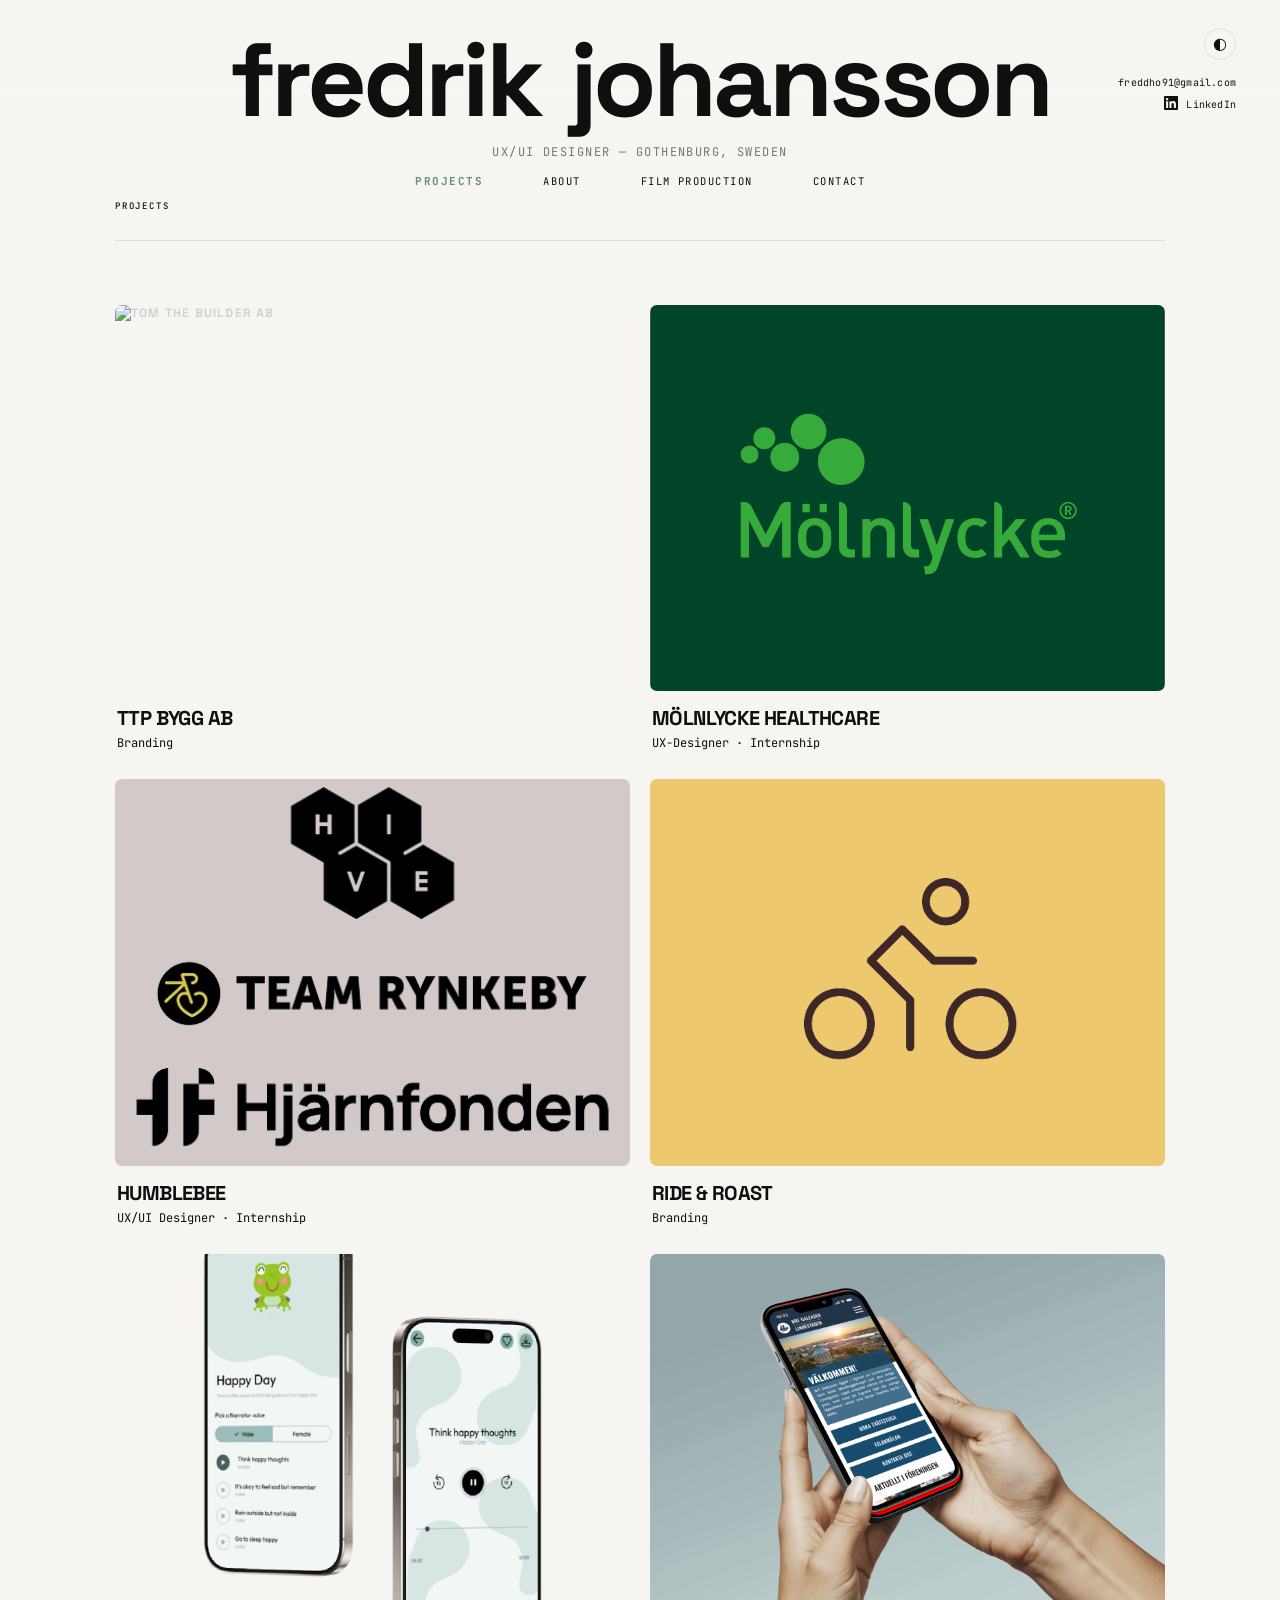
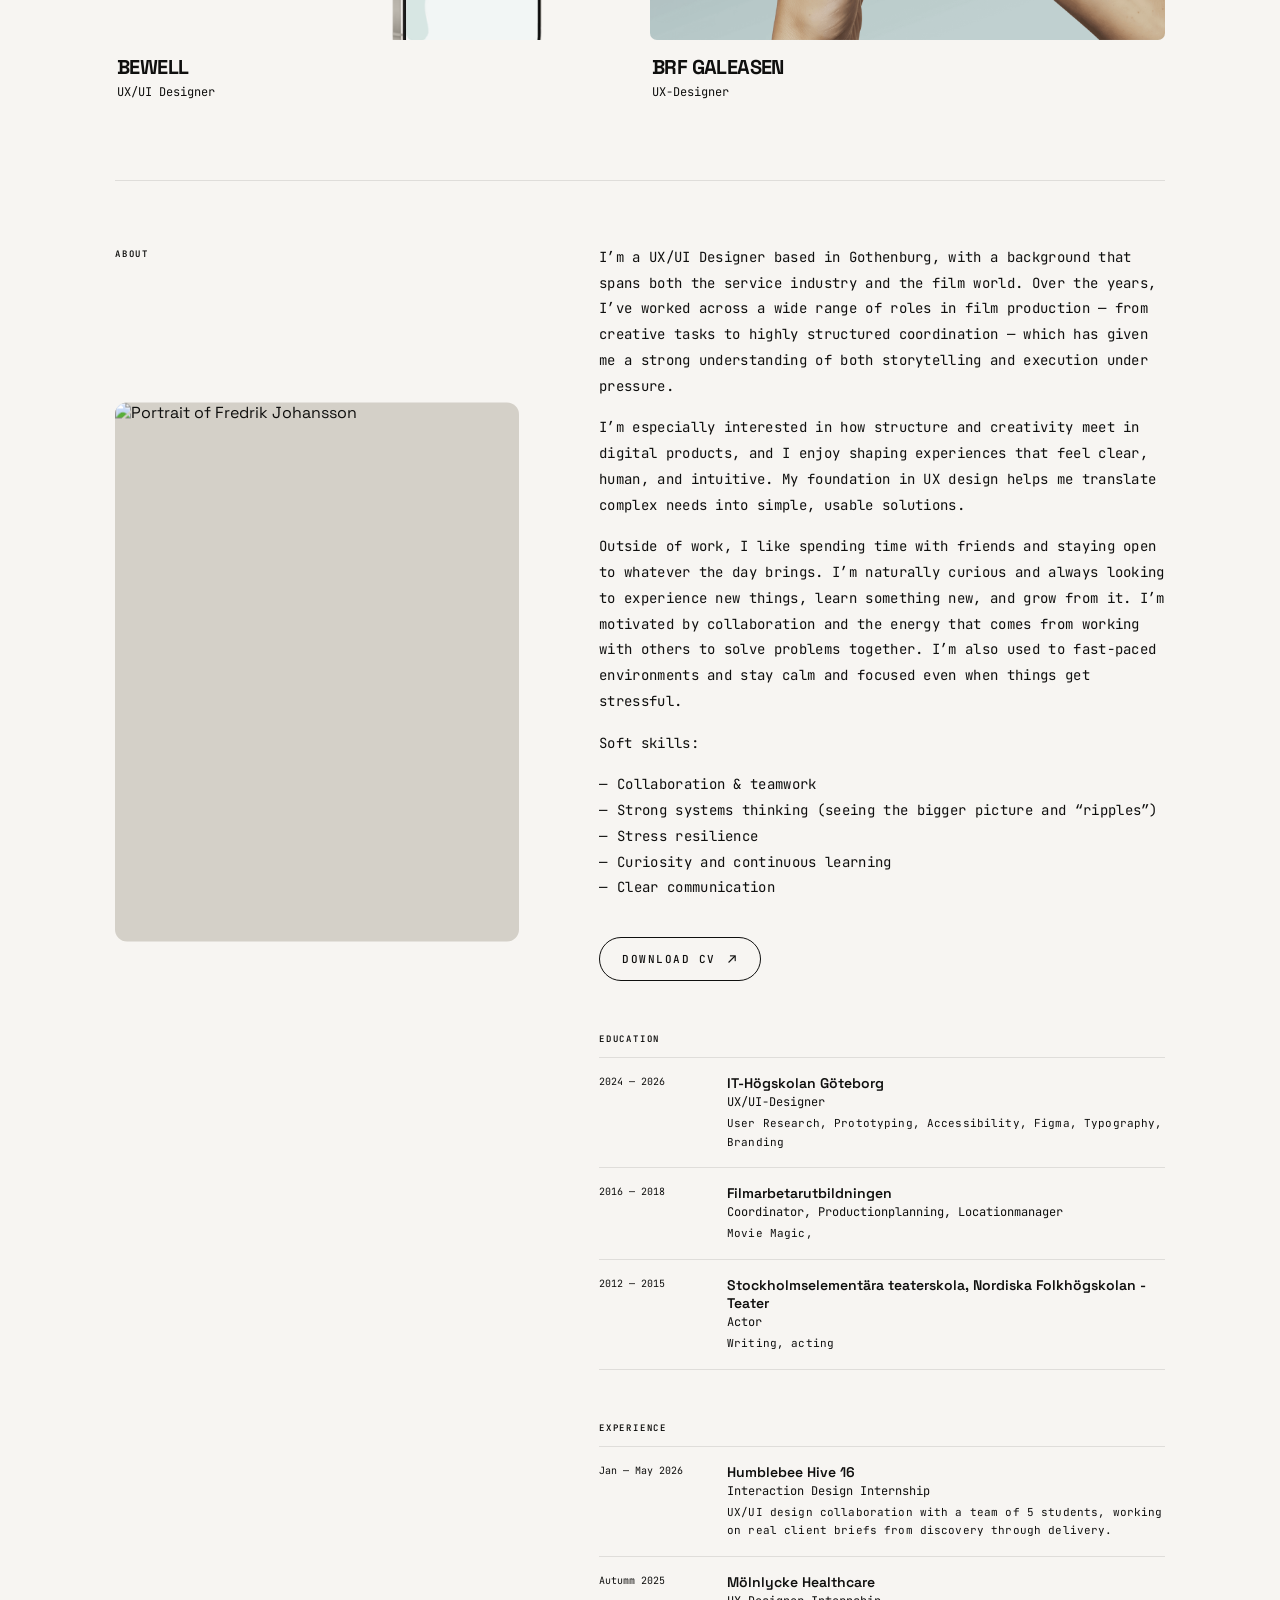
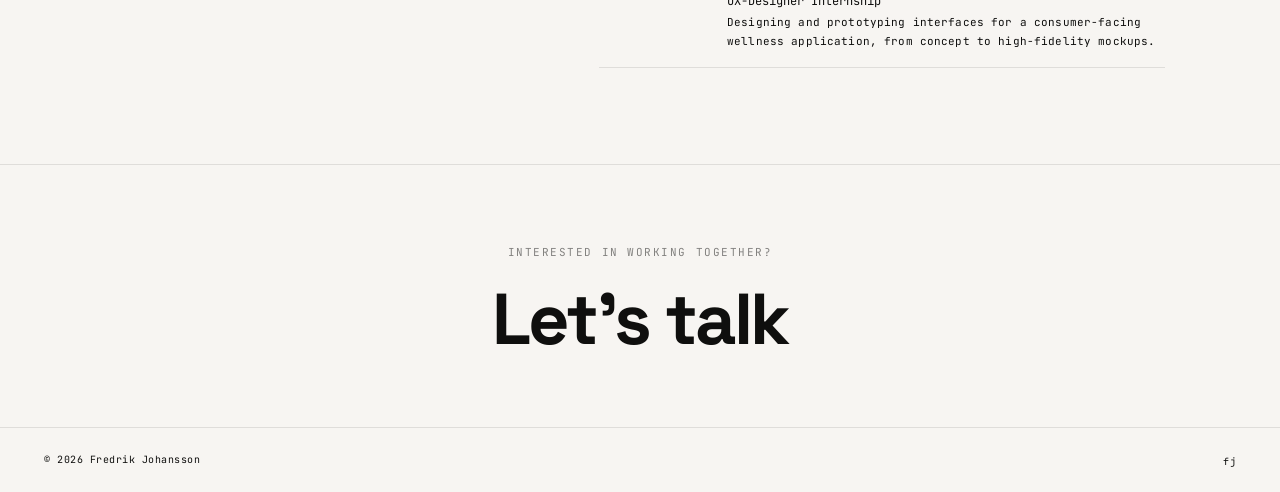
==== commit 2ec03ad3: "Update film project titles for consistency and improve carousel aspect ratio in Bewell project" ====
--- a/portfolio/index.html
+++ b/portfolio/index.html
@@ -41,7 +41,7 @@
     <nav id="preScrollNav">
       <a class="nav-link active" href="#projects" data-text="Projects">Projects</a>
       <a class="nav-link" href="#about" data-text="About">About</a>
-      <a class="nav-link" href="filmprojects.html" data-text="Filmprojects">Filmprojects</a>
+      <a class="nav-link" href="filmprojects.html" data-text="Film production">Film production</a>
       <a class="nav-link" id="contactLink" href="#contact" data-text="Contact">Contact</a>
     </nav>
   </div>
@@ -56,7 +56,7 @@
         <nav id="desktopNav">
           <a class="nav-link active" href="#projects" data-text="Projects">Projects</a>
           <a class="nav-link" href="#about" data-text="About">About</a>
-          <a class="nav-link" href="filmprojects.html" data-text="Filmprojects">Filmprojects</a>
+          <a class="nav-link" href="filmprojects.html" data-text="Film production">Film production</a>
           <a class="nav-link" id="sidebarContactLink" href="#contact" data-text="Contact">Contact</a>
         </nav>
       </div>
@@ -76,7 +76,7 @@
                 <img class="img-ph" src="img/tomthebuilderbild.png" alt="Tom the Builder AB" loading="lazy">
                 <span class="card-overlay">Brand identity for a carpenter in Uddevalla</span>
               </div>
-              <div class="card-info"><div class="card-title">TTP BYGG AB</div><div class="card-sub">Branding · Accessibility</div></div>
+              <div class="card-info"><div class="card-title">TTP BYGG AB</div><div class="card-sub">Branding</div></div>
             </a>
             <a class="project-card" href="projects/molnlycke/index.html">
               <div class="card-img-wrap">
@@ -97,21 +97,21 @@
                 <img class="img-ph" src="img/rideroastloggo.png" alt="Ride & Roast" loading="lazy">
                 <span class="card-overlay">Branding and compositing for a motorcycle café</span>
               </div>
-              <div class="card-info"><div class="card-title">RIDE & ROAST</div><div class="card-sub">BRANDING · Compositing</div></div>
+              <div class="card-info"><div class="card-title">RIDE & ROAST</div><div class="card-sub">Branding</div></div>
             </a>
             <a class="project-card" href="projects/bewell/index.html">
               <div class="card-img-wrap">
                 <img class="img-ph" src="img/bw5.png" alt="Bewell" loading="lazy">
                 <span class="card-overlay">Wellness app with generative particle systems</span>
               </div>
-              <div class="card-info"><div class="card-title">BEWELL</div><div class="card-sub">UX-Designer · Particle Systems</div></div>
+              <div class="card-info"><div class="card-title">BEWELL</div><div class="card-sub">UX/UI Designer</div></div>
             </a>
             <a class="project-card" href="projects/brf-galeasen/index.html">
               <div class="card-img-wrap">
                 <img class="img-ph" src="img/Mockup_brf.png" alt="BRF Galeasen" loading="lazy">
                 <span class="card-overlay">Resident portal with usage tracking</span>
               </div>
-              <div class="card-info"><div class="card-title">BRF GALEASEN</div><div class="card-sub">UX-Designer · Tracking</div></div>
+              <div class="card-info"><div class="card-title">BRF GALEASEN</div><div class="card-sub">UX-Designer</div></div>
             </a>
           </div>
         </section>
@@ -147,7 +147,7 @@
               </div>
 
               <!-- CV download -->
-              <a class="cv-button" href="https://drive.google.com/YOUR-CV-LINK-HERE" target="_blank" rel="noopener noreferrer">
+              <a class="cv-button" href="https://drive.google.com/file/d/1cZI9QcWpu3C-wr7cpcU5LdZI4U95cClz/view?usp=sharing" target="_blank" rel="noopener noreferrer">
                 <span>Download CV</span>
                 <span class="cv-arrow">↗</span>
               </a>
@@ -247,7 +247,7 @@
     <nav id="mobileInlineNav">
       <a class="nav-link active" href="#projects" data-text="Projects">Projects</a>
       <a class="nav-link" href="#about" data-text="About">About</a>
-      <a class="nav-link" href="filmprojects.html" data-text="Filmprojects">Filmprojects</a>
+      <a class="nav-link" href="filmprojects.html" data-text="Film production">Film production</a>
       <a class="nav-link" id="mobileContactTrigger" href="#contact" data-text="Contact">Contact</a>
     </nav>
     <button class="dark-toggle mobile-dark-toggle" id="mobileDarkToggle" aria-label="Toggle dark mode">
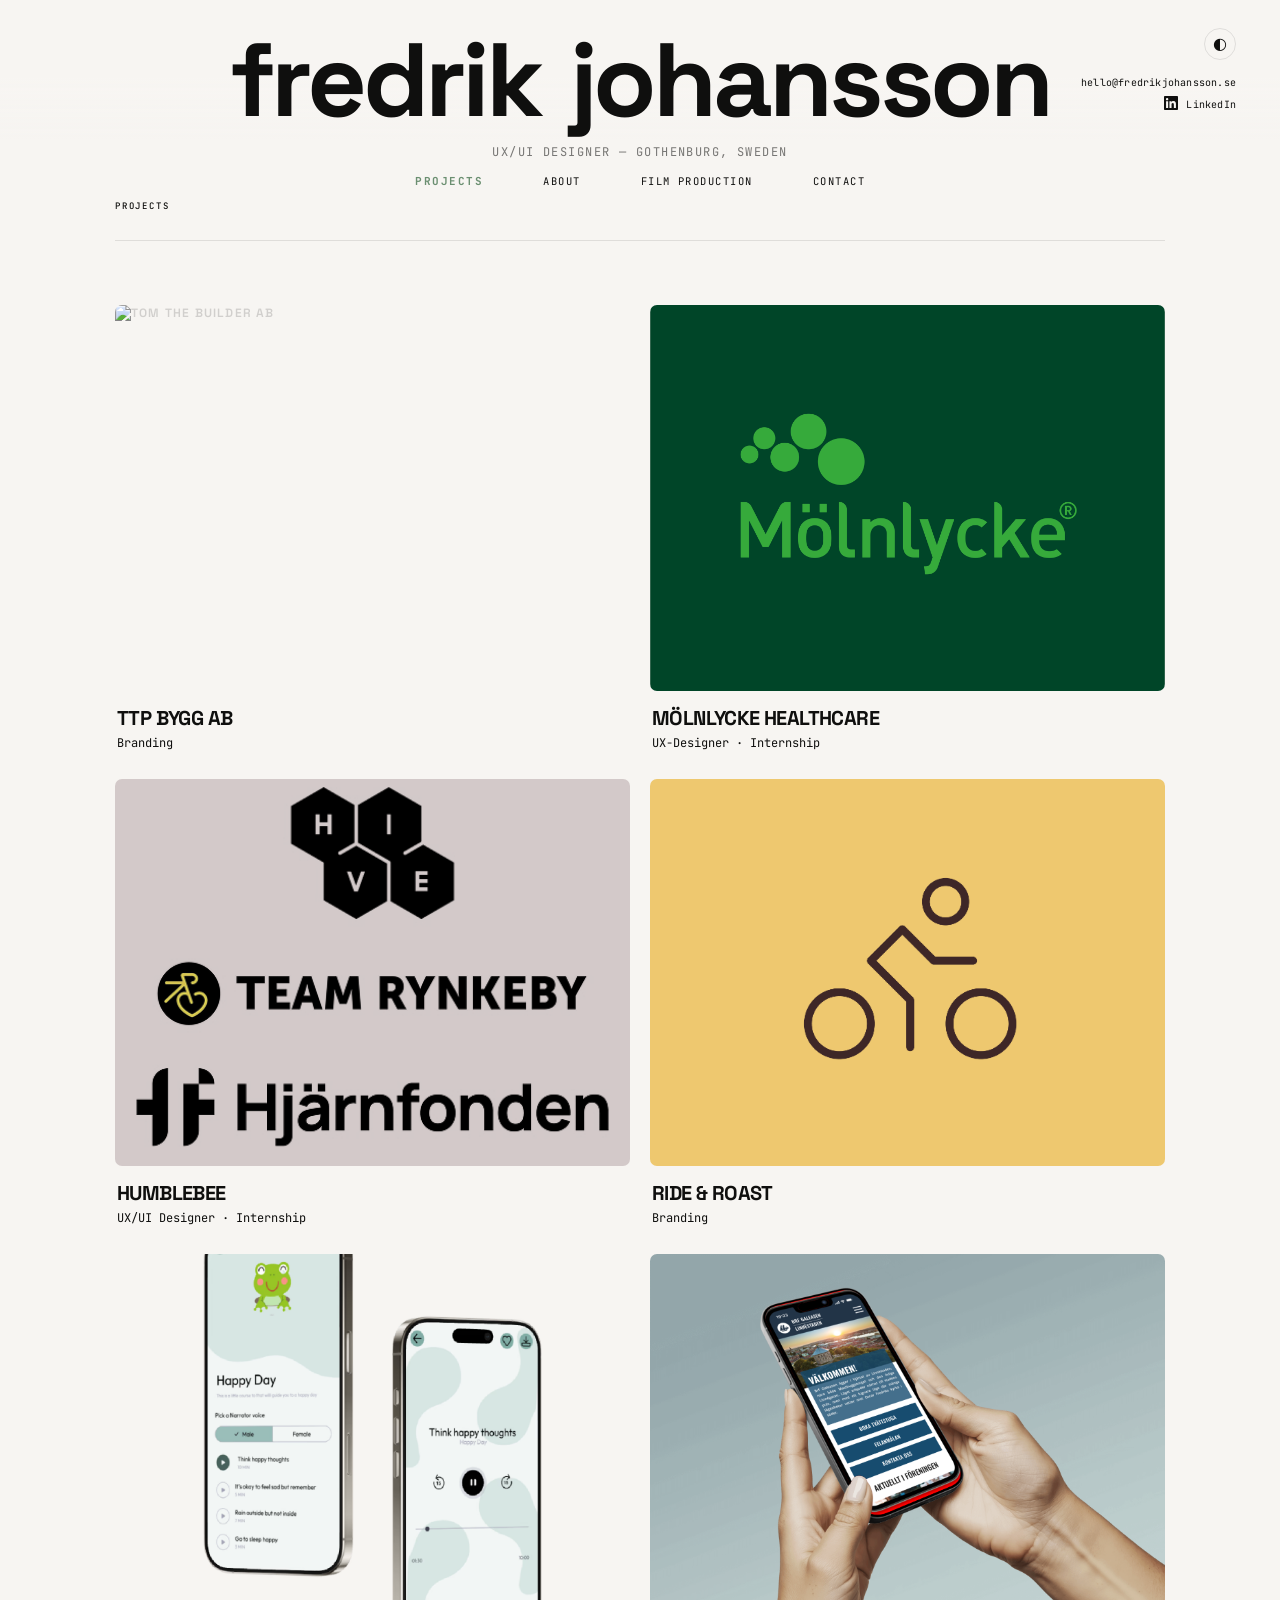
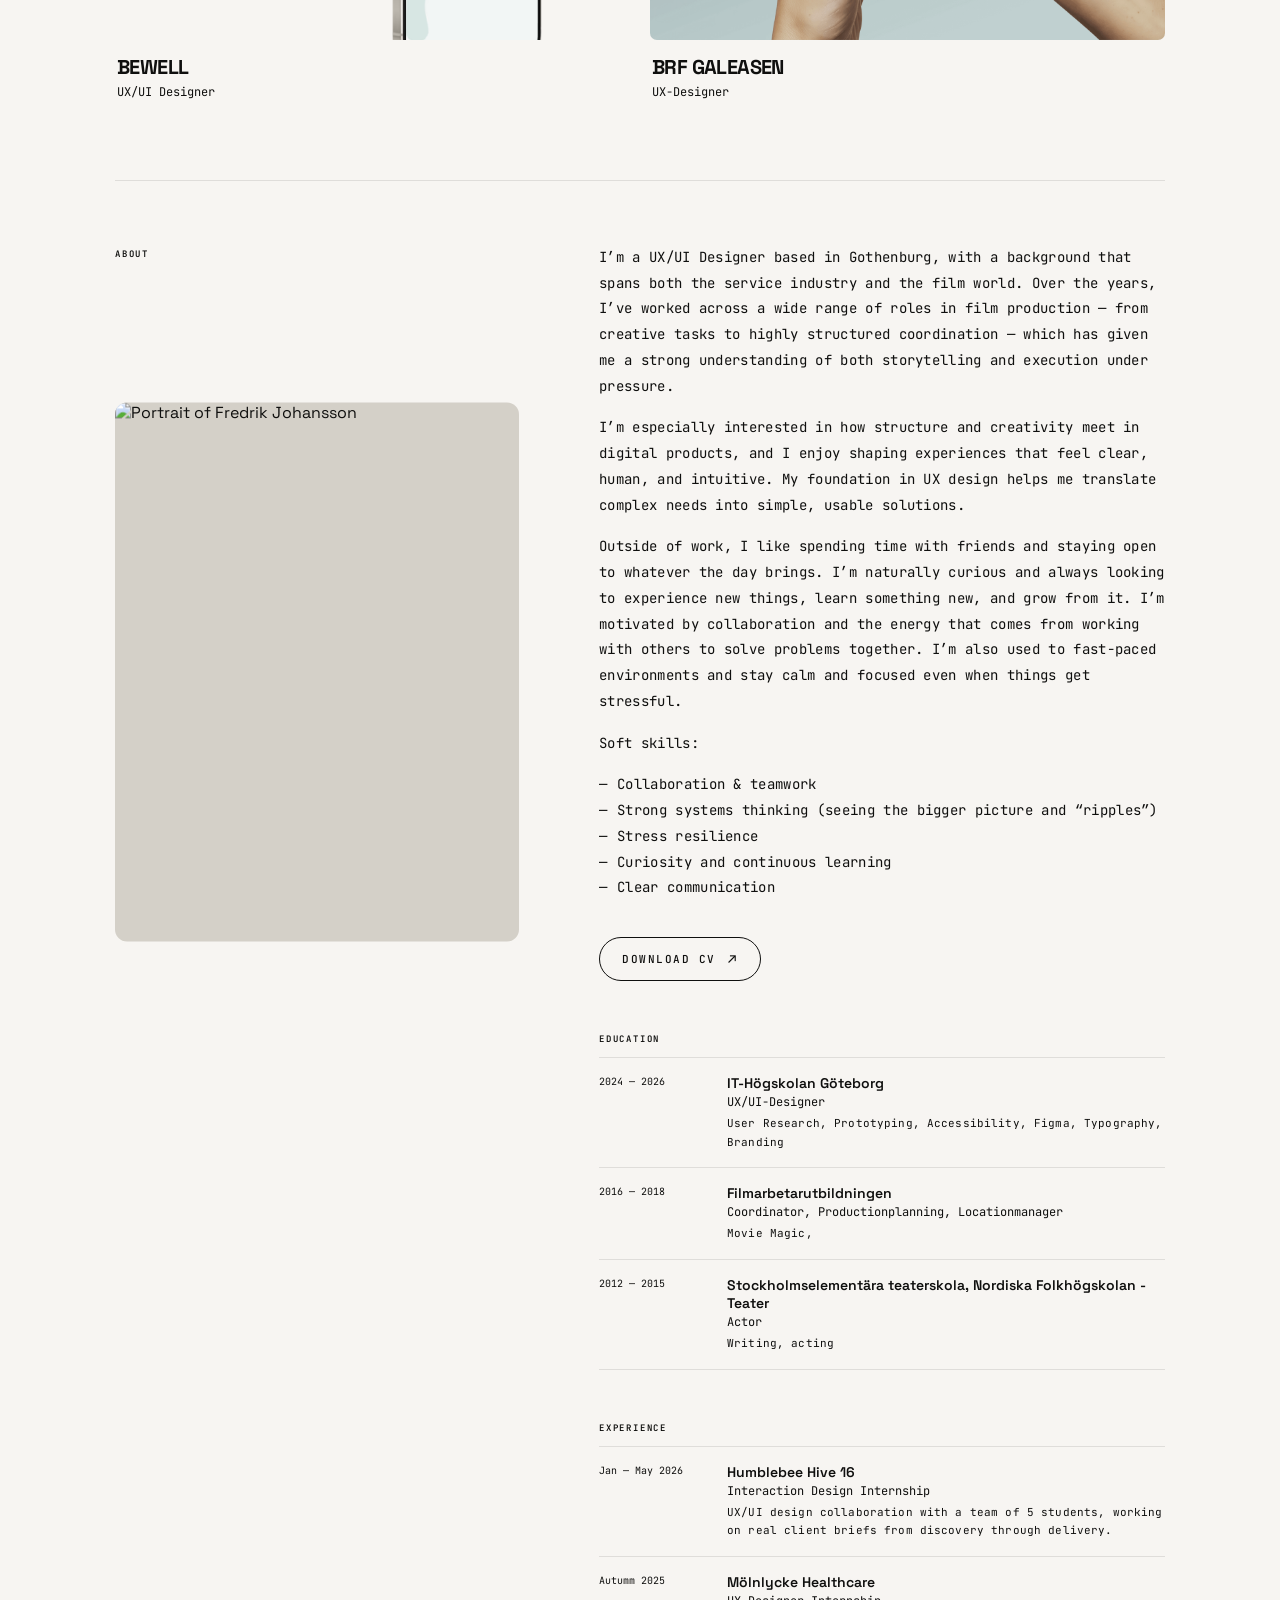
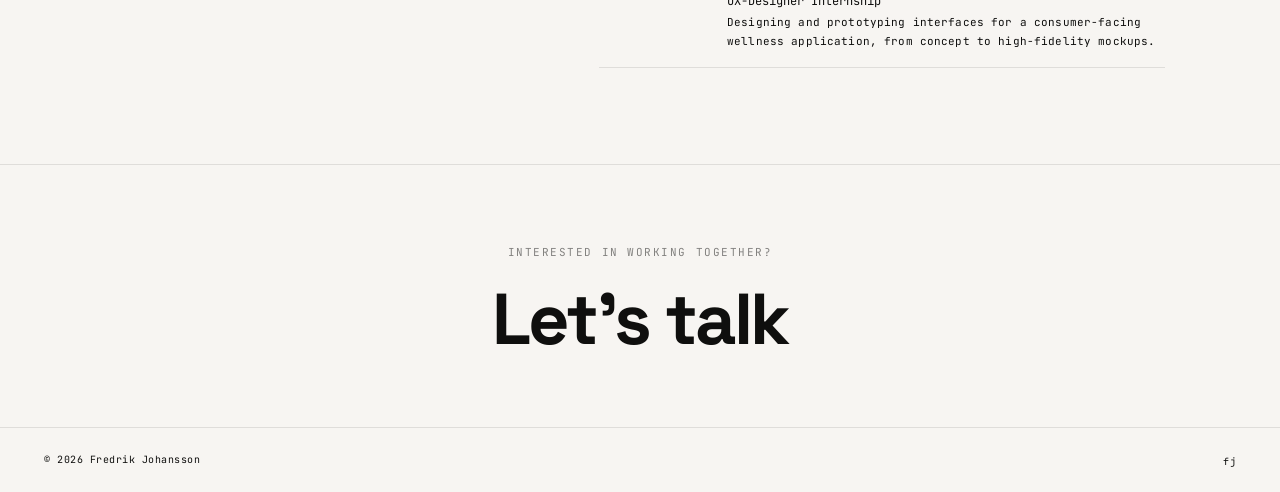
==== commit 9c42e470: "Update email address to new contact for consistency across projects" ====
--- a/portfolio/index.html
+++ b/portfolio/index.html
@@ -32,7 +32,7 @@
           <span class="dt-icon">◐</span>
         </button>
         <div class="contact-block" id="cBlock">
-          <a href="mailto:freddho91@gmail.com">freddho91@gmail.com</a>
+          <a href="mailto:hello@fredrikjohansson.se">hello@fredrikjohansson.se</a>
           <a href="https://www.linkedin.com/in/fredrik-johansson-530291b3/" target="_blank" rel="noopener noreferrer"><svg class="linkedin-icon" xmlns="http://www.w3.org/2000/svg" width="14" height="14" viewBox="0 0 24 24" fill="currentColor"><path d="M20.447 20.452h-3.554v-5.569c0-1.328-.027-3.037-1.852-3.037-1.853 0-2.136 1.445-2.136 2.939v5.667H9.351V9h3.414v1.561h.046c.477-.9 1.637-1.85 3.37-1.85 3.601 0 4.267 2.37 4.267 5.455v6.286zM5.337 7.433a2.062 2.062 0 01-2.063-2.065 2.064 2.064 0 112.063 2.065zm1.782 13.019H3.555V9h3.564v11.452zM22.225 0H1.771C.792 0 0 .774 0 1.729v20.542C0 23.227.792 24 1.771 24h20.451C23.2 24 24 23.227 24 22.271V1.729C24 .774 23.2 0 22.222 0h.003z"/></svg> LinkedIn</a>
         </div>
       </div>
@@ -216,7 +216,7 @@
           <span class="dt-icon">◐</span>
         </button>
         <div class="contact-block-sidebar" id="cBlockSidebar">
-          <a href="mailto:freddho91@gmail.com">freddho91@gmail.com</a>
+          <a href="mailto:hello@fredrikjohansson.se">hello@fredrikjohansson.se</a>
           <a href="https://www.linkedin.com/in/fredrik-johansson-530291b3/" target="_blank" rel="noopener noreferrer"><svg class="linkedin-icon" xmlns="http://www.w3.org/2000/svg" width="14" height="14" viewBox="0 0 24 24" fill="currentColor"><path d="M20.447 20.452h-3.554v-5.569c0-1.328-.027-3.037-1.852-3.037-1.853 0-2.136 1.445-2.136 2.939v5.667H9.351V9h3.414v1.561h.046c.477-.9 1.637-1.85 3.37-1.85 3.601 0 4.267 2.37 4.267 5.455v6.286zM5.337 7.433a2.062 2.062 0 01-2.063-2.065 2.064 2.064 0 112.063 2.065zm1.782 13.019H3.555V9h3.564v11.452zM22.225 0H1.771C.792 0 0 .774 0 1.729v20.542C0 23.227.792 24 1.771 24h20.451C23.2 24 24 23.227 24 22.271V1.729C24 .774 23.2 0 22.222 0h.003z"/></svg> LinkedIn</a>
         </div>
       </div>
@@ -228,7 +228,7 @@
   <footer>
     <div class="footer-cta">
       <div class="footer-cta-label">Interested in working together?</div>
-      <a class="footer-cta-link" href="mailto:freddho91@gmail.com">Let's talk</a>
+      <a class="footer-cta-link" href="mailto:hello@fredrikjohansson.se">Let's talk</a>
     </div>
     <div class="footer-bottom">
       <span>&copy; 2026 Fredrik Johansson</span>
@@ -259,7 +259,7 @@
   <div class="mobile-contact">
     <div class="mobile-contact-label">Contact</div>
     <div class="mobile-contact-links">
-      <a href="mailto:freddho91@gmail.com">freddho91@gmail.com <span>&#8599;</span></a>
+      <a href="mailto:hello@fredrikjohansson.se">hello@fredrikjohansson.se <span>&#8599;</span></a>
       <a href="https://www.linkedin.com/in/fredrik-johansson-530291b3/" target="_blank" rel="noopener noreferrer"><svg class="linkedin-icon" xmlns="http://www.w3.org/2000/svg" width="14" height="14" viewBox="0 0 24 24" fill="currentColor"><path d="M20.447 20.452h-3.554v-5.569c0-1.328-.027-3.037-1.852-3.037-1.853 0-2.136 1.445-2.136 2.939v5.667H9.351V9h3.414v1.561h.046c.477-.9 1.637-1.85 3.37-1.85 3.601 0 4.267 2.37 4.267 5.455v6.286zM5.337 7.433a2.062 2.062 0 01-2.063-2.065 2.064 2.064 0 112.063 2.065zm1.782 13.019H3.555V9h3.564v11.452zM22.225 0H1.771C.792 0 0 .774 0 1.729v20.542C0 23.227.792 24 1.771 24h20.451C23.2 24 24 23.227 24 22.271V1.729C24 .774 23.2 0 22.222 0h.003z"/></svg> LinkedIn <span>&#8599;</span></a>
     </div>
   </div>
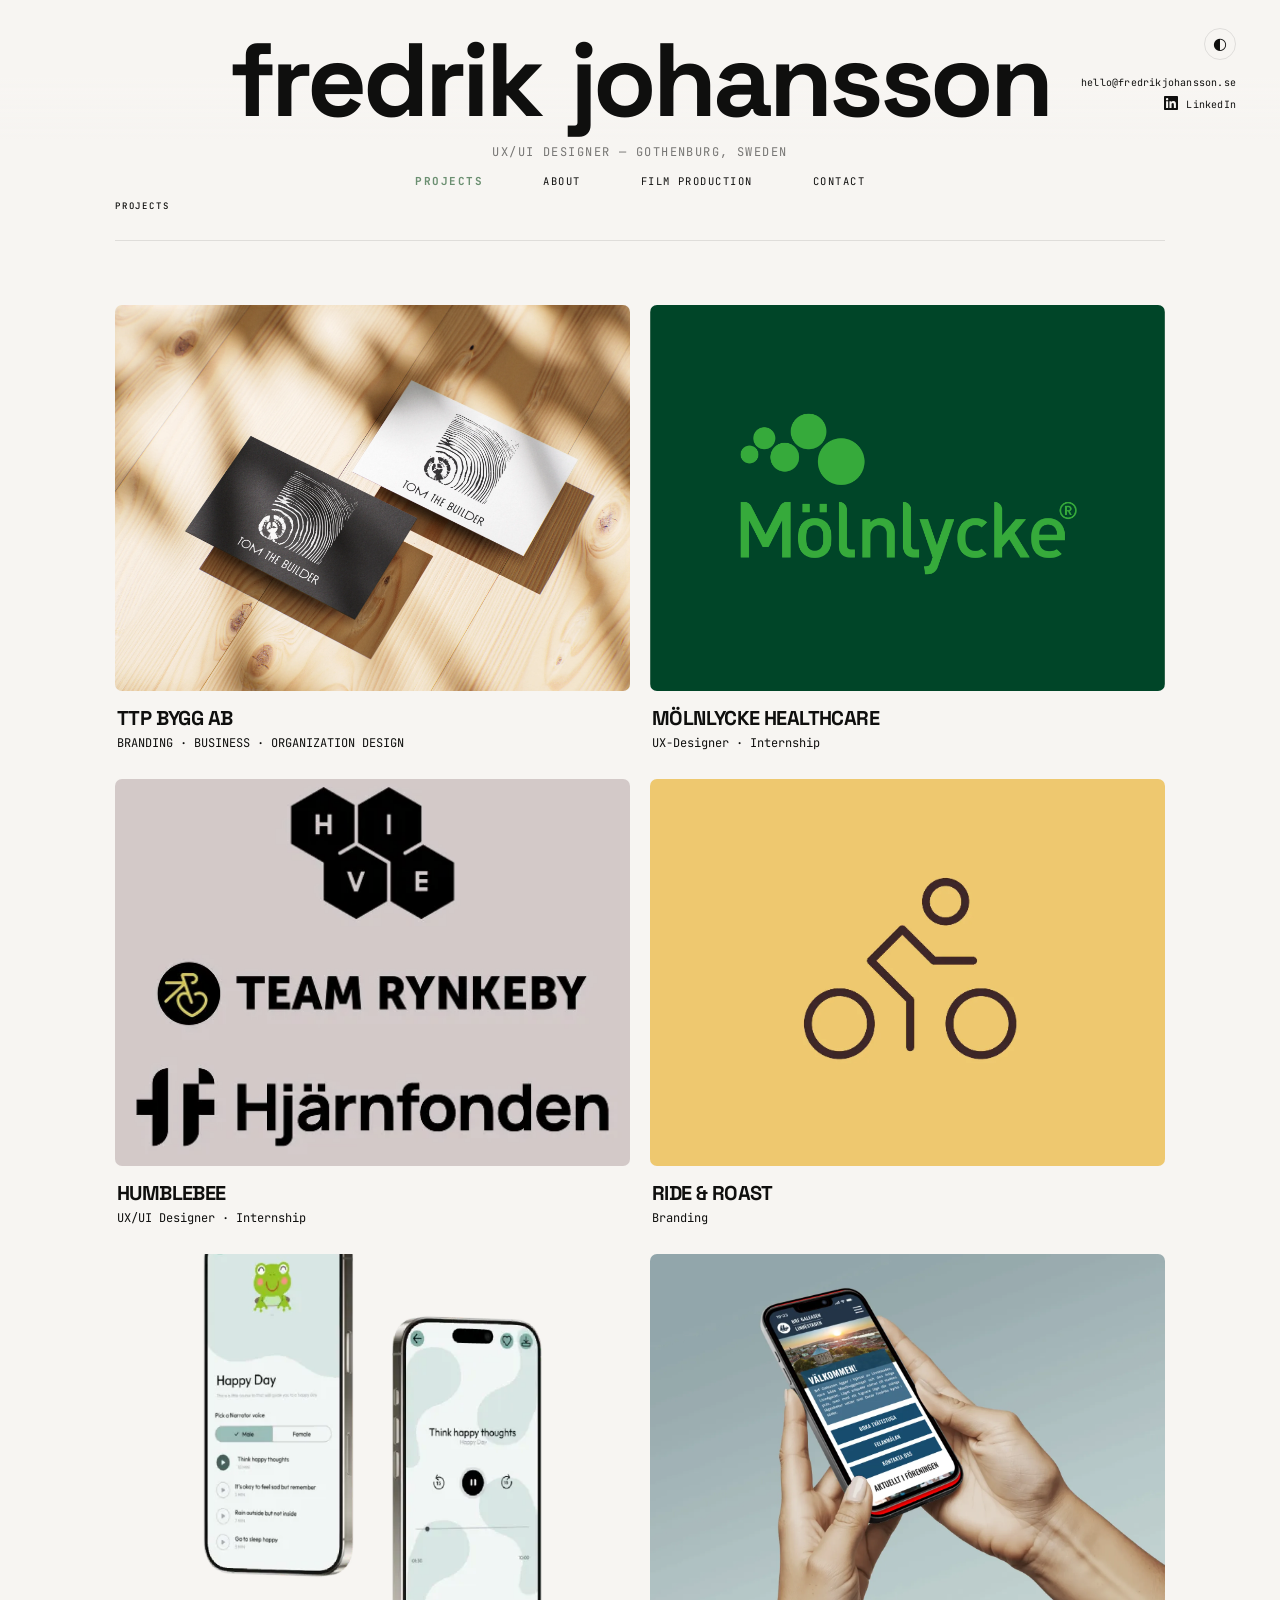
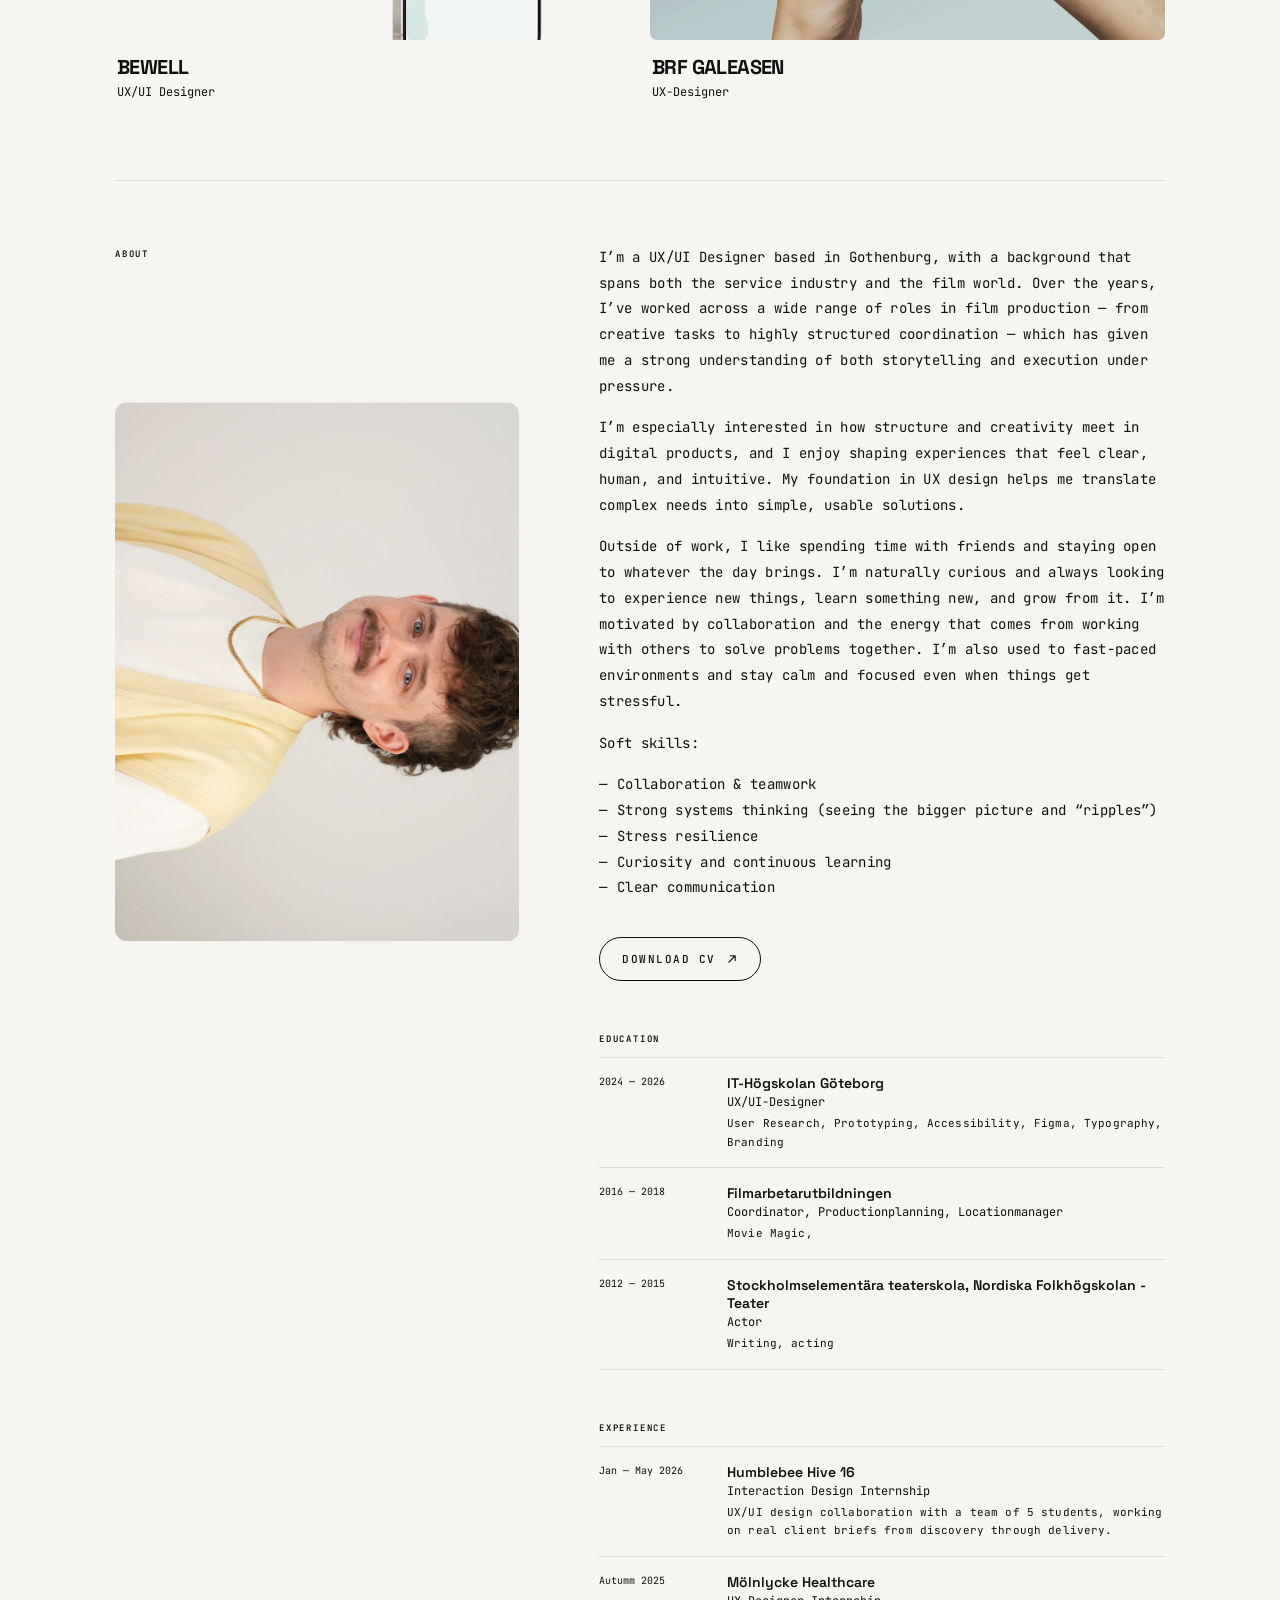
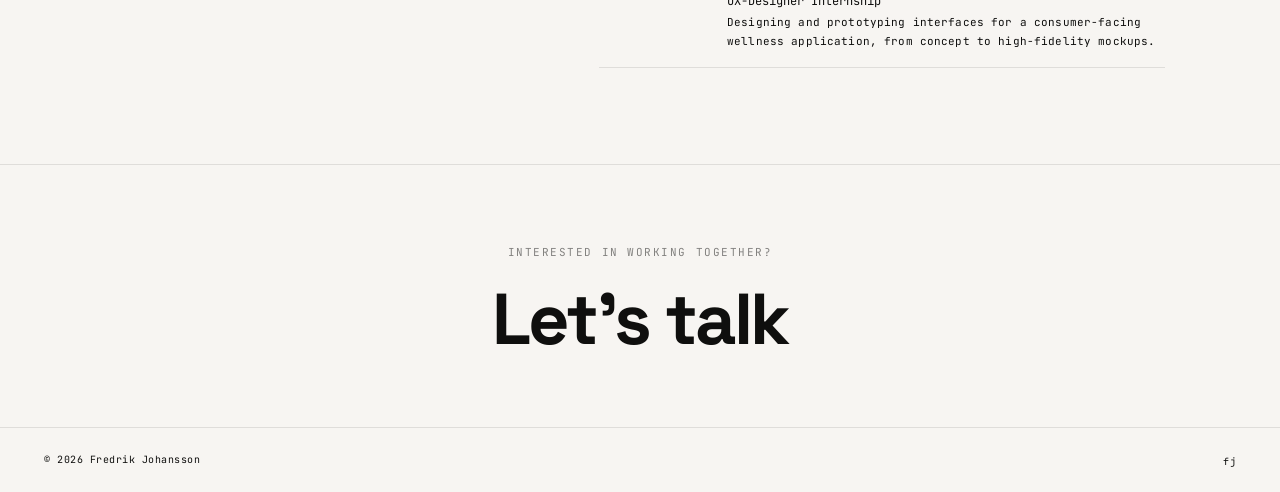
==== commit 4111fe78: "Refactor code structure for improved readability and maintainability" ====
--- a/portfolio/index.html
+++ b/portfolio/index.html
@@ -8,7 +8,7 @@
   <meta property="og:title" content="Fredrik Johansson — UX/UI Designer">
   <meta property="og:description" content="Interaction Designer based in Gothenburg, Sweden.">
   <meta property="og:type" content="website">
-  <meta property="og:image" content="img/fredriksocial.png">
+  <meta property="og:image" content="img/shared/fredriksocial.webp">
   <link rel="icon" type="image/svg+xml" href="favicon.svg">
   <link rel="preconnect" href="https://fonts.googleapis.com">
   <link rel="preconnect" href="https://fonts.gstatic.com" crossorigin>
@@ -73,42 +73,42 @@
           <div class="project-grid">
             <a class="project-card" href="projects/tom-the-builder/index.html">
               <div class="card-img-wrap">
-                <img class="img-ph" src="img/tomthebuilderbild.png" alt="Tom the Builder AB" loading="lazy">
+                <img class="img-ph" src="img/tom-the-builder/tomthebuilderbild.webp" alt="Tom the Builder AB" loading="lazy">
                 <span class="card-overlay">Brand identity for a carpenter in Uddevalla</span>
               </div>
-              <div class="card-info"><div class="card-title">TTP BYGG AB</div><div class="card-sub">Branding</div></div>
+              <div class="card-info"><div class="card-title">TTP BYGG AB</div><div class="card-sub">BRANDING · BUSINESS · ORGANIZATION DESIGN</div></div>
             </a>
             <a class="project-card" href="projects/molnlycke/index.html">
               <div class="card-img-wrap">
-                <img class="img-ph" src="img/molnlyckebild.webp" alt="Mölnlycke Healthcare" loading="lazy">
+                <img class="img-ph" src="img/molnlycke/molnlyckebild.webp" alt="Mölnlycke Healthcare" loading="lazy">
                 <span class="card-overlay">Clinical review tool for wound-care specialists</span>
               </div>
               <div class="card-info"><div class="card-title">MÖLNLYCKE HEALTHCARE</div><div class="card-sub">UX-Designer · Internship</div></div>
             </a>
             <div class="project-card project-card--soon" aria-disabled="true" tabindex="0">
               <div class="card-img-wrap">
-                <img class="img-ph" src="img/hive.jpg" alt="Humblebee" loading="lazy">
+                <img class="img-ph" src="img/humblebee/hive.webp" alt="Humblebee" loading="lazy">
                 <span class="card-soon">Coming soon</span>
               </div>
               <div class="card-info"><div class="card-title">HUMBLEBEE</div><div class="card-sub">UX/UI Designer · Internship</div></div>
             </div>
             <a class="project-card" href="projects/ride-roast/index.html">
               <div class="card-img-wrap">
-                <img class="img-ph" src="img/rideroastloggo.png" alt="Ride & Roast" loading="lazy">
+                <img class="img-ph" src="img/ride-roast/rideroastloggo.webp" alt="Ride & Roast" loading="lazy">
                 <span class="card-overlay">Branding and compositing for a motorcycle café</span>
               </div>
               <div class="card-info"><div class="card-title">RIDE & ROAST</div><div class="card-sub">Branding</div></div>
             </a>
             <a class="project-card" href="projects/bewell/index.html">
               <div class="card-img-wrap">
-                <img class="img-ph" src="img/bw5.png" alt="Bewell" loading="lazy">
+                <img class="img-ph" src="img/bewell/bw5.webp" alt="Bewell" loading="lazy">
                 <span class="card-overlay">Wellness app with generative particle systems</span>
               </div>
               <div class="card-info"><div class="card-title">BEWELL</div><div class="card-sub">UX/UI Designer</div></div>
             </a>
             <a class="project-card" href="projects/brf-galeasen/index.html">
               <div class="card-img-wrap">
-                <img class="img-ph" src="img/Mockup_brf.png" alt="BRF Galeasen" loading="lazy">
+                <img class="img-ph" src="img/brf-galeasen/Mockup_brf.webp" alt="BRF Galeasen" loading="lazy">
                 <span class="card-overlay">Resident portal with usage tracking</span>
               </div>
               <div class="card-info"><div class="card-title">BRF GALEASEN</div><div class="card-sub">UX-Designer</div></div>
@@ -127,7 +127,7 @@
                 <span id="ah-johansson">johansson</span>
               </h2>
               <div class="about-photo">
-                <img src="img/Fredrikabout.JPG" alt="Portrait of Fredrik Johansson" loading="lazy">
+                <img src="img/shared/Fredrikabout.webp" alt="Portrait of Fredrik Johansson" loading="lazy">
               </div>
             </div>
             <div class="about-right">
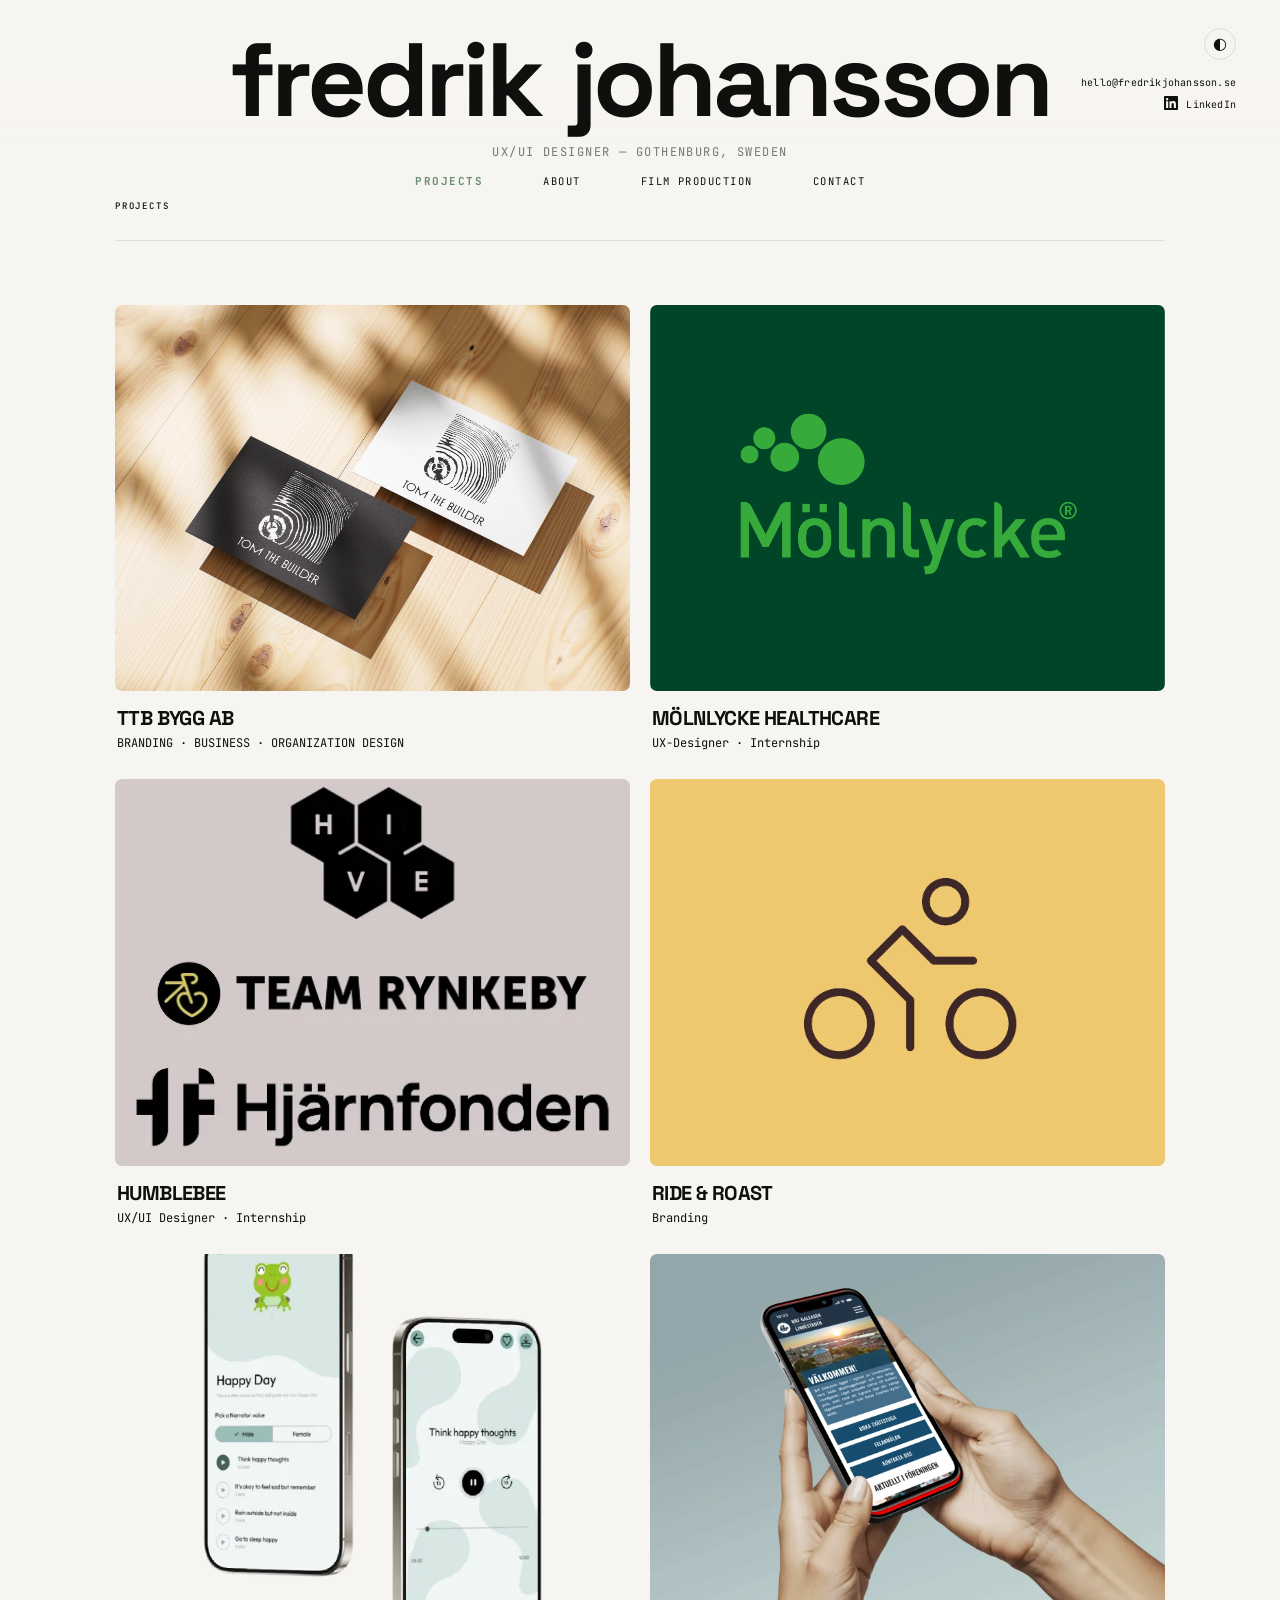
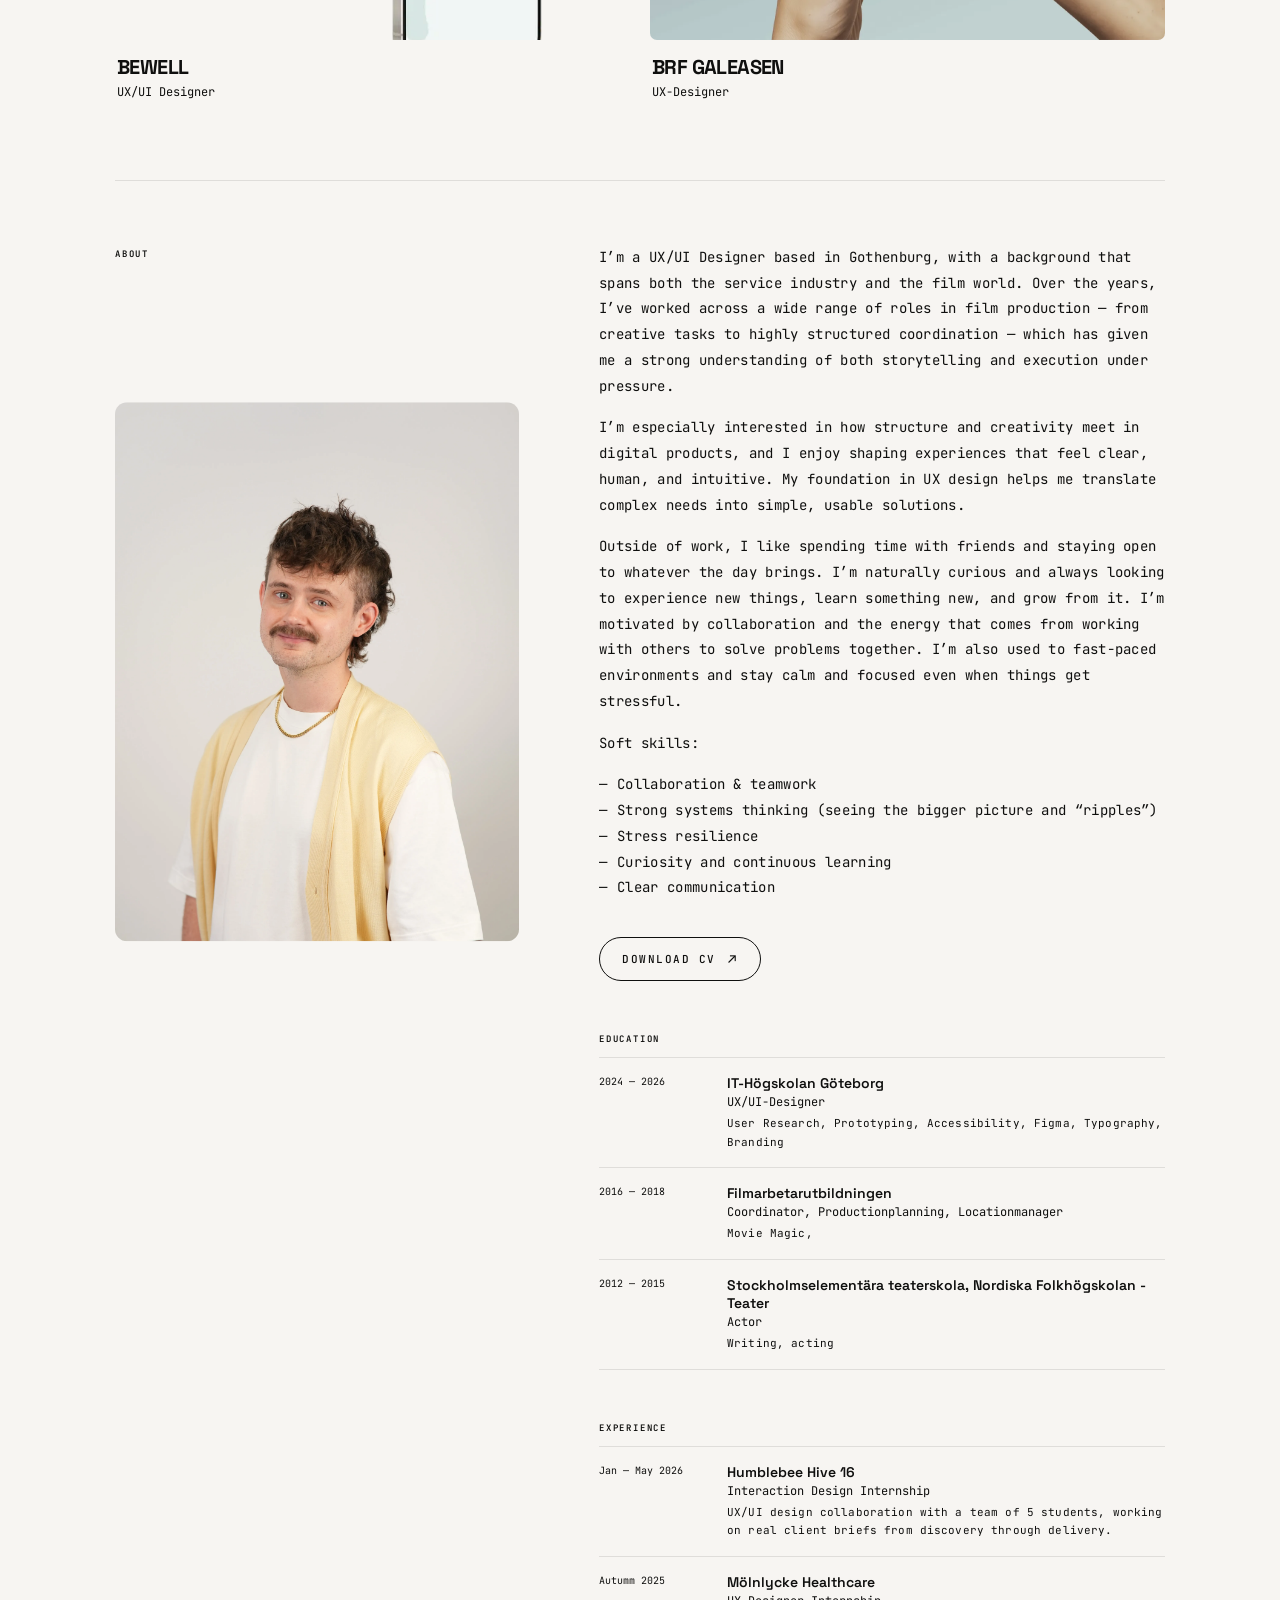
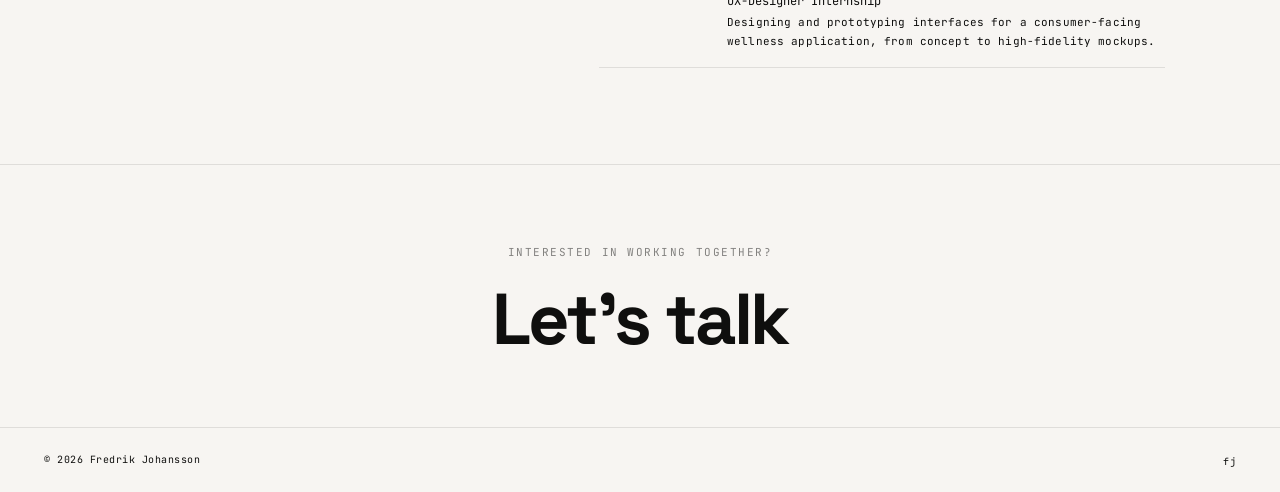
==== commit 282b775e: "Update project details and remove unused image backups; enhance CSS for consistent styling" ====
--- a/portfolio/index.html
+++ b/portfolio/index.html
@@ -76,7 +76,7 @@
                 <img class="img-ph" src="img/tom-the-builder/tomthebuilderbild.webp" alt="Tom the Builder AB" loading="lazy">
                 <span class="card-overlay">Brand identity for a carpenter in Uddevalla</span>
               </div>
-              <div class="card-info"><div class="card-title">TTP BYGG AB</div><div class="card-sub">BRANDING · BUSINESS · ORGANIZATION DESIGN</div></div>
+              <div class="card-info"><div class="card-title">TTB BYGG AB</div><div class="card-sub">BRANDING · BUSINESS · ORGANIZATION DESIGN</div></div>
             </a>
             <a class="project-card" href="projects/molnlycke/index.html">
               <div class="card-img-wrap">
--- a/portfolio/style.css
+++ b/portfolio/style.css
@@ -665,16 +665,17 @@
 .dt-icon { font-size: 16px; line-height: 1; }
 .sidebar-dark-toggle { margin-bottom: 8px; }
 
-/* ── PAGE TRANSITION ─── */
-.page-transition {
-  position: fixed; inset: 0;
-  background: var(--text);
-  z-index: 10000;
-  pointer-events: none;
-  opacity: 0;
-  transition: opacity .4s cubic-bezier(.25,.46,.45,.94);
-}
-.page-transition.active { opacity: 1; pointer-events: all; }
+/* ── PAGE EXIT ANIMATION ─── */
+@keyframes pageExit {
+  from { opacity: 1; transform: scale(1); }
+  to   { opacity: 0; transform: scale(0.98); }
+}
+body.page-exit .page-grid,
+body.page-exit .pre-scroll-bar,
+body.page-exit footer {
+  animation: pageExit 300ms ease-in forwards;
+  pointer-events: none;
+}
 
 /* ── CV BUTTON ARROW ANIMATION ─── */
 .cv-button:hover .cv-arrow {
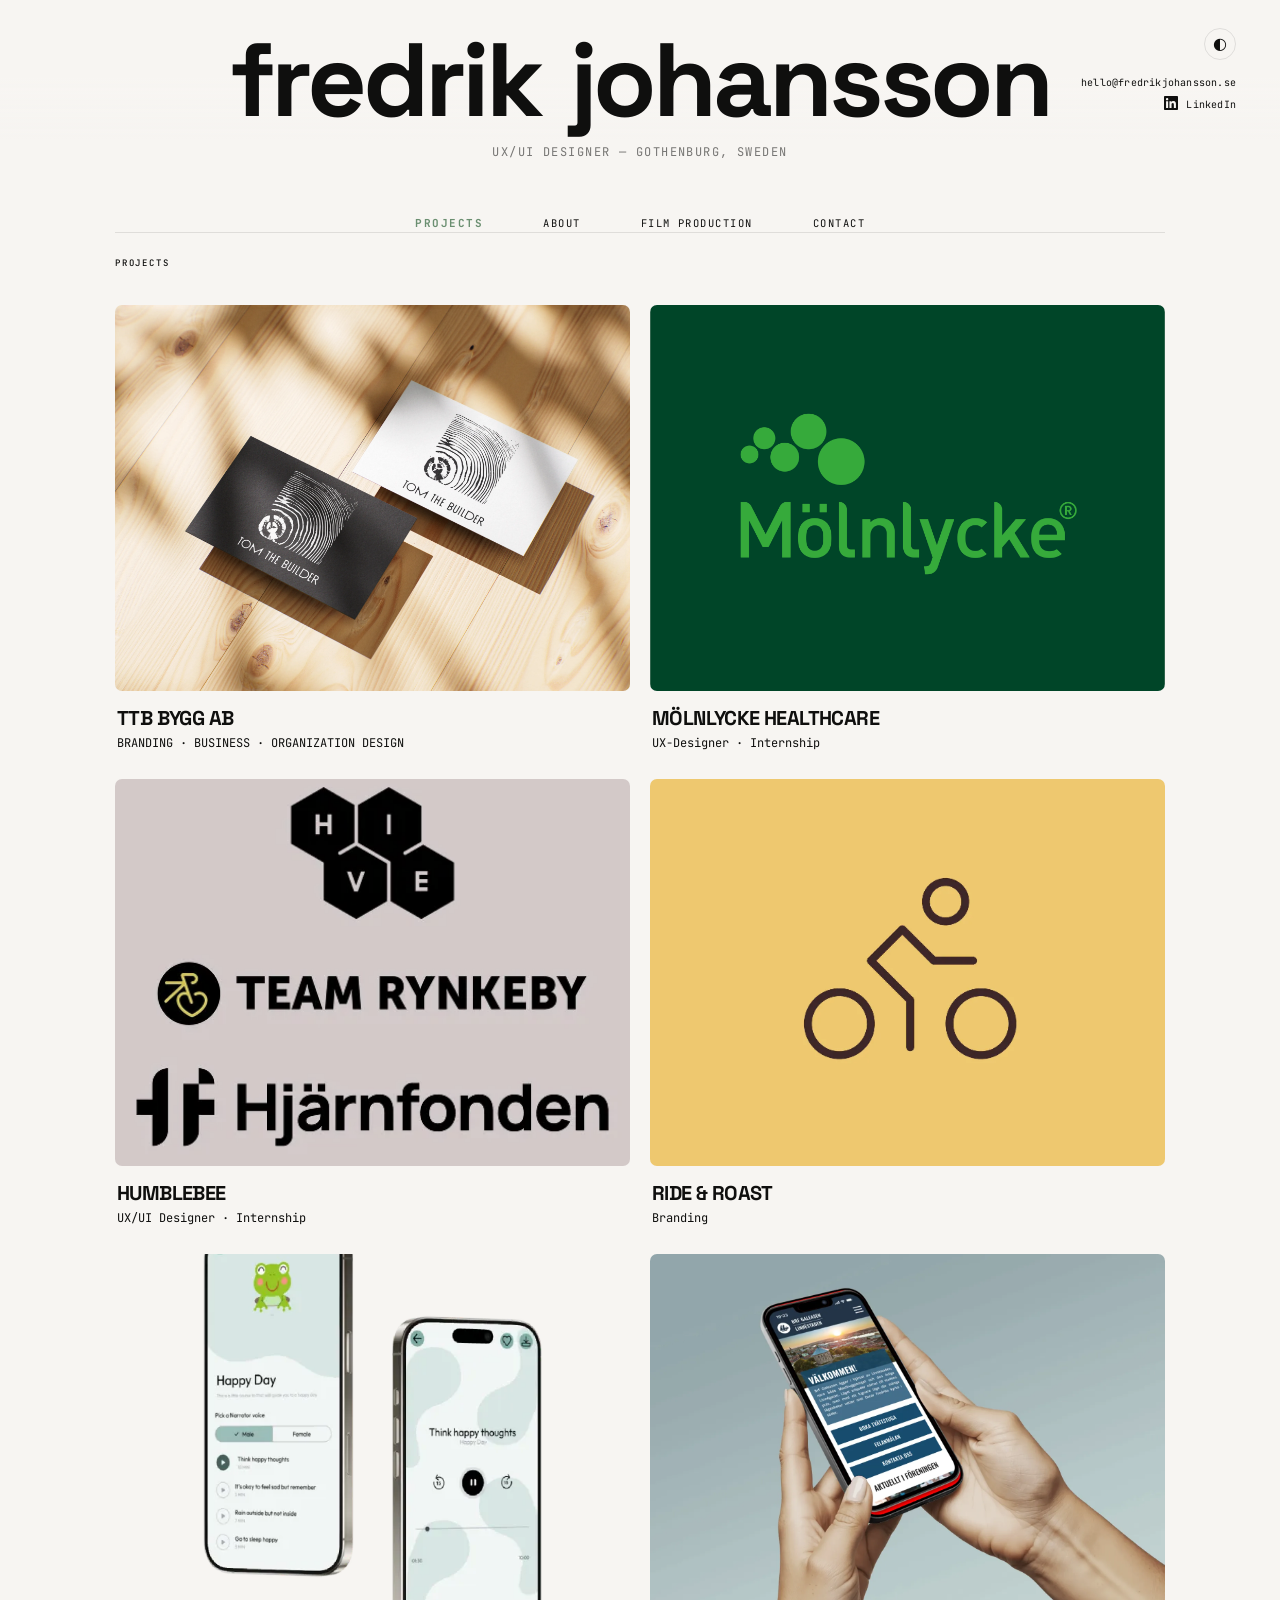
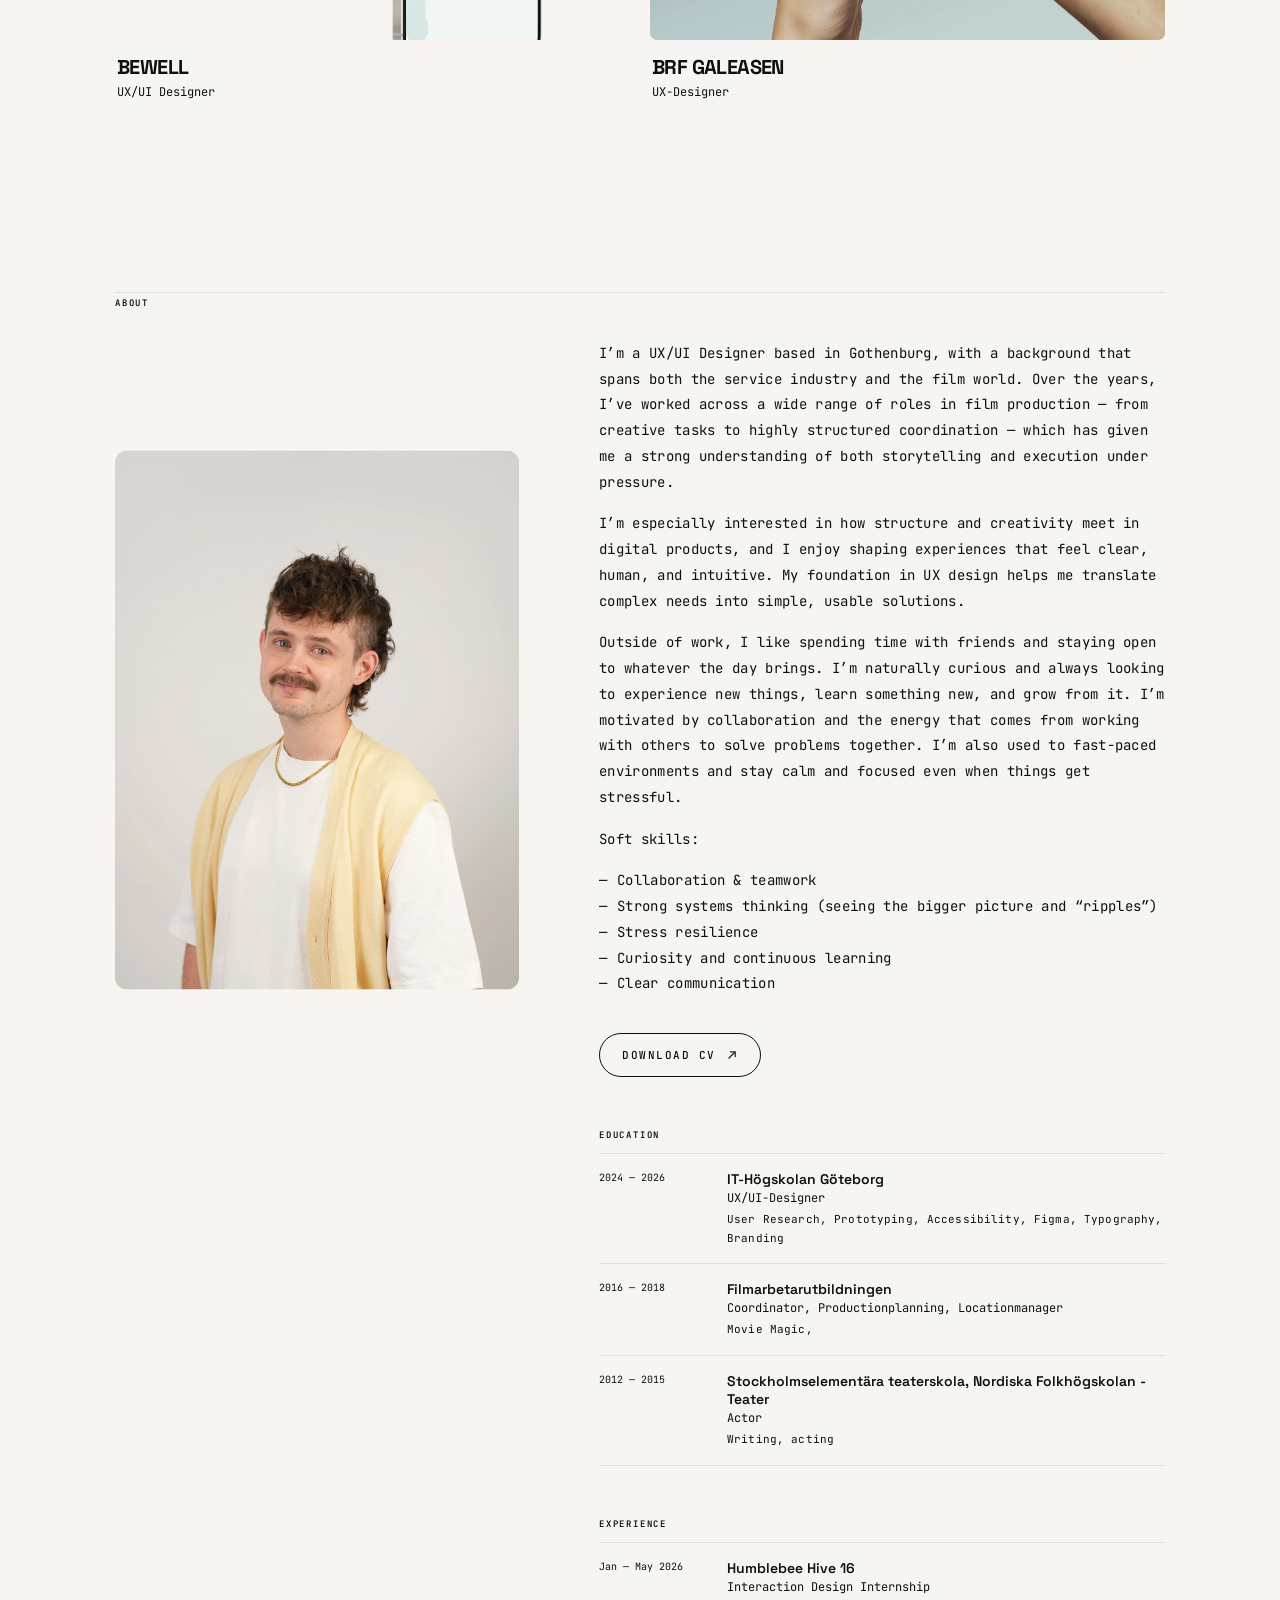
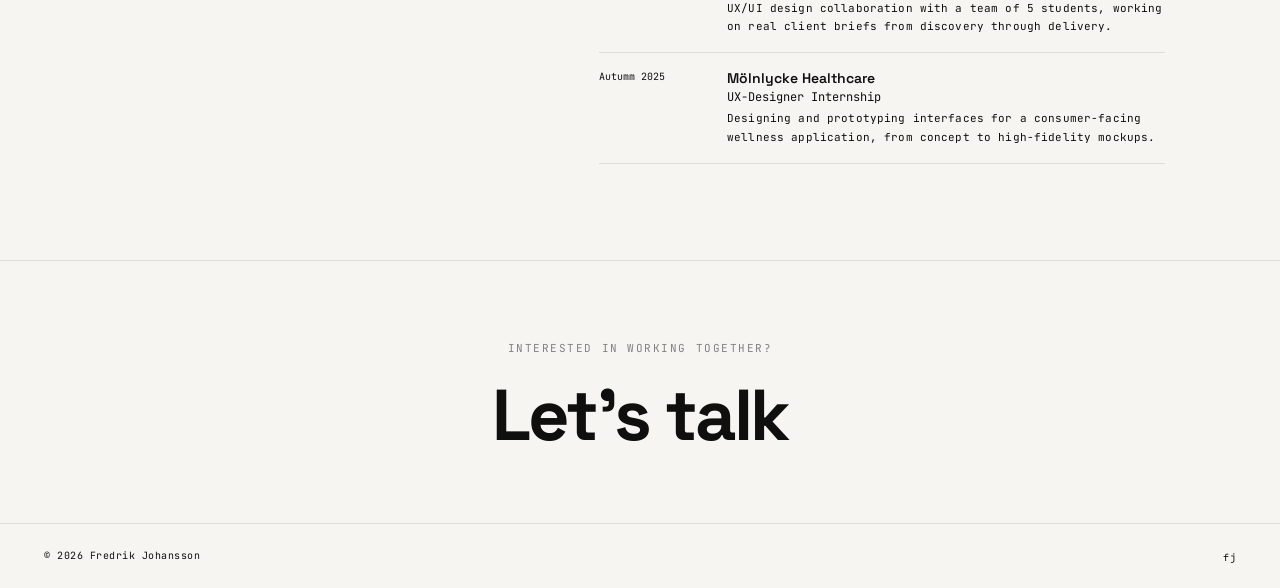
==== commit 23b23f3d: "Add BRF_MARMOR_MAC.png to portfolio images" ====
--- a/portfolio/index.html
+++ b/portfolio/index.html
@@ -59,6 +59,15 @@
           <a class="nav-link" href="filmprojects.html" data-text="Film production">Film production</a>
           <a class="nav-link" id="sidebarContactLink" href="#contact" data-text="Contact">Contact</a>
         </nav>
+        <div class="sidebar-extras">
+          <button class="dark-toggle sidebar-dark-toggle" id="sidebarDarkToggle" aria-label="Toggle dark mode">
+            <span class="dt-icon">◐</span>
+          </button>
+          <div class="contact-block-sidebar" id="cBlockSidebar">
+            <a href="mailto:hello@fredrikjohansson.se">hello@fredrikjohansson.se</a>
+            <a href="https://www.linkedin.com/in/fredrik-johansson-530291b3/" target="_blank" rel="noopener noreferrer"><svg class="linkedin-icon" xmlns="http://www.w3.org/2000/svg" width="14" height="14" viewBox="0 0 24 24" fill="currentColor"><path d="M20.447 20.452h-3.554v-5.569c0-1.328-.027-3.037-1.852-3.037-1.853 0-2.136 1.445-2.136 2.939v5.667H9.351V9h3.414v1.561h.046c.477-.9 1.637-1.85 3.37-1.85 3.601 0 4.267 2.37 4.267 5.455v6.286zM5.337 7.433a2.062 2.062 0 01-2.063-2.065 2.064 2.064 0 112.063 2.065zm1.782 13.019H3.555V9h3.564v11.452zM22.225 0H1.771C.792 0 0 .774 0 1.729v20.542C0 23.227.792 24 1.771 24h20.451C23.2 24 24 23.227 24 22.271V1.729C24 .774 23.2 0 22.222 0h.003z"/></svg> LinkedIn</a>
+          </div>
+        </div>
       </div>
     </div>
 
@@ -68,8 +77,8 @@
 
         <!-- Projects -->
         <section id="projects">
+          <div class="rule"></div>
           <div class="section-label">Projects</div>
-          <div class="rule"></div>
           <div class="project-grid">
             <a class="project-card" href="projects/tom-the-builder/index.html">
               <div class="card-img-wrap">
@@ -95,7 +104,7 @@
             <a class="project-card" href="projects/ride-roast/index.html">
               <div class="card-img-wrap">
                 <img class="img-ph" src="img/ride-roast/rideroastloggo.webp" alt="Ride & Roast" loading="lazy">
-                <span class="card-overlay">Branding and compositing for a motorcycle café</span>
+                <span class="card-overlay">Branding for a bike café and workshop</span>
               </div>
               <div class="card-info"><div class="card-title">RIDE & ROAST</div><div class="card-sub">Branding</div></div>
             </a>
@@ -209,18 +218,6 @@
       </div>
     </div>
 
-    <!-- Right column — contact -->
-    <div class="col-right">
-      <div class="col-right-inner">
-        <button class="dark-toggle sidebar-dark-toggle" id="sidebarDarkToggle" aria-label="Toggle dark mode">
-          <span class="dt-icon">◐</span>
-        </button>
-        <div class="contact-block-sidebar" id="cBlockSidebar">
-          <a href="mailto:hello@fredrikjohansson.se">hello@fredrikjohansson.se</a>
-          <a href="https://www.linkedin.com/in/fredrik-johansson-530291b3/" target="_blank" rel="noopener noreferrer"><svg class="linkedin-icon" xmlns="http://www.w3.org/2000/svg" width="14" height="14" viewBox="0 0 24 24" fill="currentColor"><path d="M20.447 20.452h-3.554v-5.569c0-1.328-.027-3.037-1.852-3.037-1.853 0-2.136 1.445-2.136 2.939v5.667H9.351V9h3.414v1.561h.046c.477-.9 1.637-1.85 3.37-1.85 3.601 0 4.267 2.37 4.267 5.455v6.286zM5.337 7.433a2.062 2.062 0 01-2.063-2.065 2.064 2.064 0 112.063 2.065zm1.782 13.019H3.555V9h3.564v11.452zM22.225 0H1.771C.792 0 0 .774 0 1.729v20.542C0 23.227.792 24 1.771 24h20.451C23.2 24 24 23.227 24 22.271V1.729C24 .774 23.2 0 22.222 0h.003z"/></svg> LinkedIn</a>
-        </div>
-      </div>
-    </div>
 
   </div>
 
--- a/portfolio/style.css
+++ b/portfolio/style.css
@@ -142,15 +142,16 @@
   text-align: center;
   padding: 12px 0 0;
   opacity: 0.55;
-  transition: opacity .3s ease;
-}
+  transition: opacity .25s ease;
+}
+body.subtitle-fade .psb-subtitle,
 body.scrolled .psb-subtitle { opacity: 0; }
 
 #preScrollNav {
   display: flex;
   justify-content: center;
   gap: 60px;
-  padding: 14px 0 0;
+  padding: 56px 0 0;
   pointer-events: auto;
   transform-style: preserve-3d;
   overflow: visible;
@@ -165,7 +166,7 @@
   min-height: 100vh;
 }
 body.scrolled .page-grid {
-  grid-template-columns: var(--col-left-width) 1fr var(--col-right-width);
+  grid-template-columns: var(--col-left-width) 1fr 0px;
   transition: grid-template-columns 0.5s cubic-bezier(.25,.46,.45,.94);
 }
 
@@ -276,7 +277,8 @@
   padding-right: 0;
 }
 .content-wrap { max-width: 1050px; margin: 0 auto; }
-#projects { padding-bottom: 72px; }
+#projects { padding-top: 32px; padding-bottom: 72px; }
+body.scrolled #projects { padding-top: 48px; }
 
 /* ── SHARED NAV ─── */
 nav { transform-style: preserve-3d; }
@@ -307,6 +309,18 @@
   transition: opacity 0.3s ease;
 }
 body.scrolled #desktopNav { opacity: 1; }
+
+.sidebar-extras {
+  margin-top: auto;
+  display: flex; flex-direction: column;
+  align-items: flex-start;
+  text-align: left;
+  gap: 14px;
+  opacity: 0;
+  transition: opacity 0.3s ease;
+}
+body.scrolled .sidebar-extras { opacity: 1; }
+.sidebar-extras .contact-block-sidebar { align-items: flex-start; text-align: left; }
 body.scrolled #preScrollNav { pointer-events: none; }
 
 .nav-link.flip-in {
@@ -349,9 +363,10 @@
   letter-spacing: .2em;
   text-transform: uppercase;
   color: var(--text);
-  margin-bottom: 28px;
-}
-.rule { height: 1px; background: var(--border); margin: 0 0 64px; }
+  margin: 24px 0 36px;
+}
+.rule { height: 1px; background: var(--border); margin: 64px 0 0; }
+#projects > .rule { margin-top: 0; }
 
 /* ── PROJECT GRID ─── */
 .project-grid {
@@ -427,7 +442,7 @@
 }
 
 /* ── ABOUT ─── */
-#about { padding-bottom: 96px; }
+#about { padding-top: 48px; padding-bottom: 96px; }
 .about-grid {
   display: grid;
   grid-template-columns: 404px 1fr;
@@ -462,6 +477,7 @@
   object-fit: cover;
   display: block;
 }
+.about-text { padding-top: 48px; }
 .about-text p {
   font-family: 'JetBrains Mono', monospace;
   font-size: 14px; font-weight: 400;
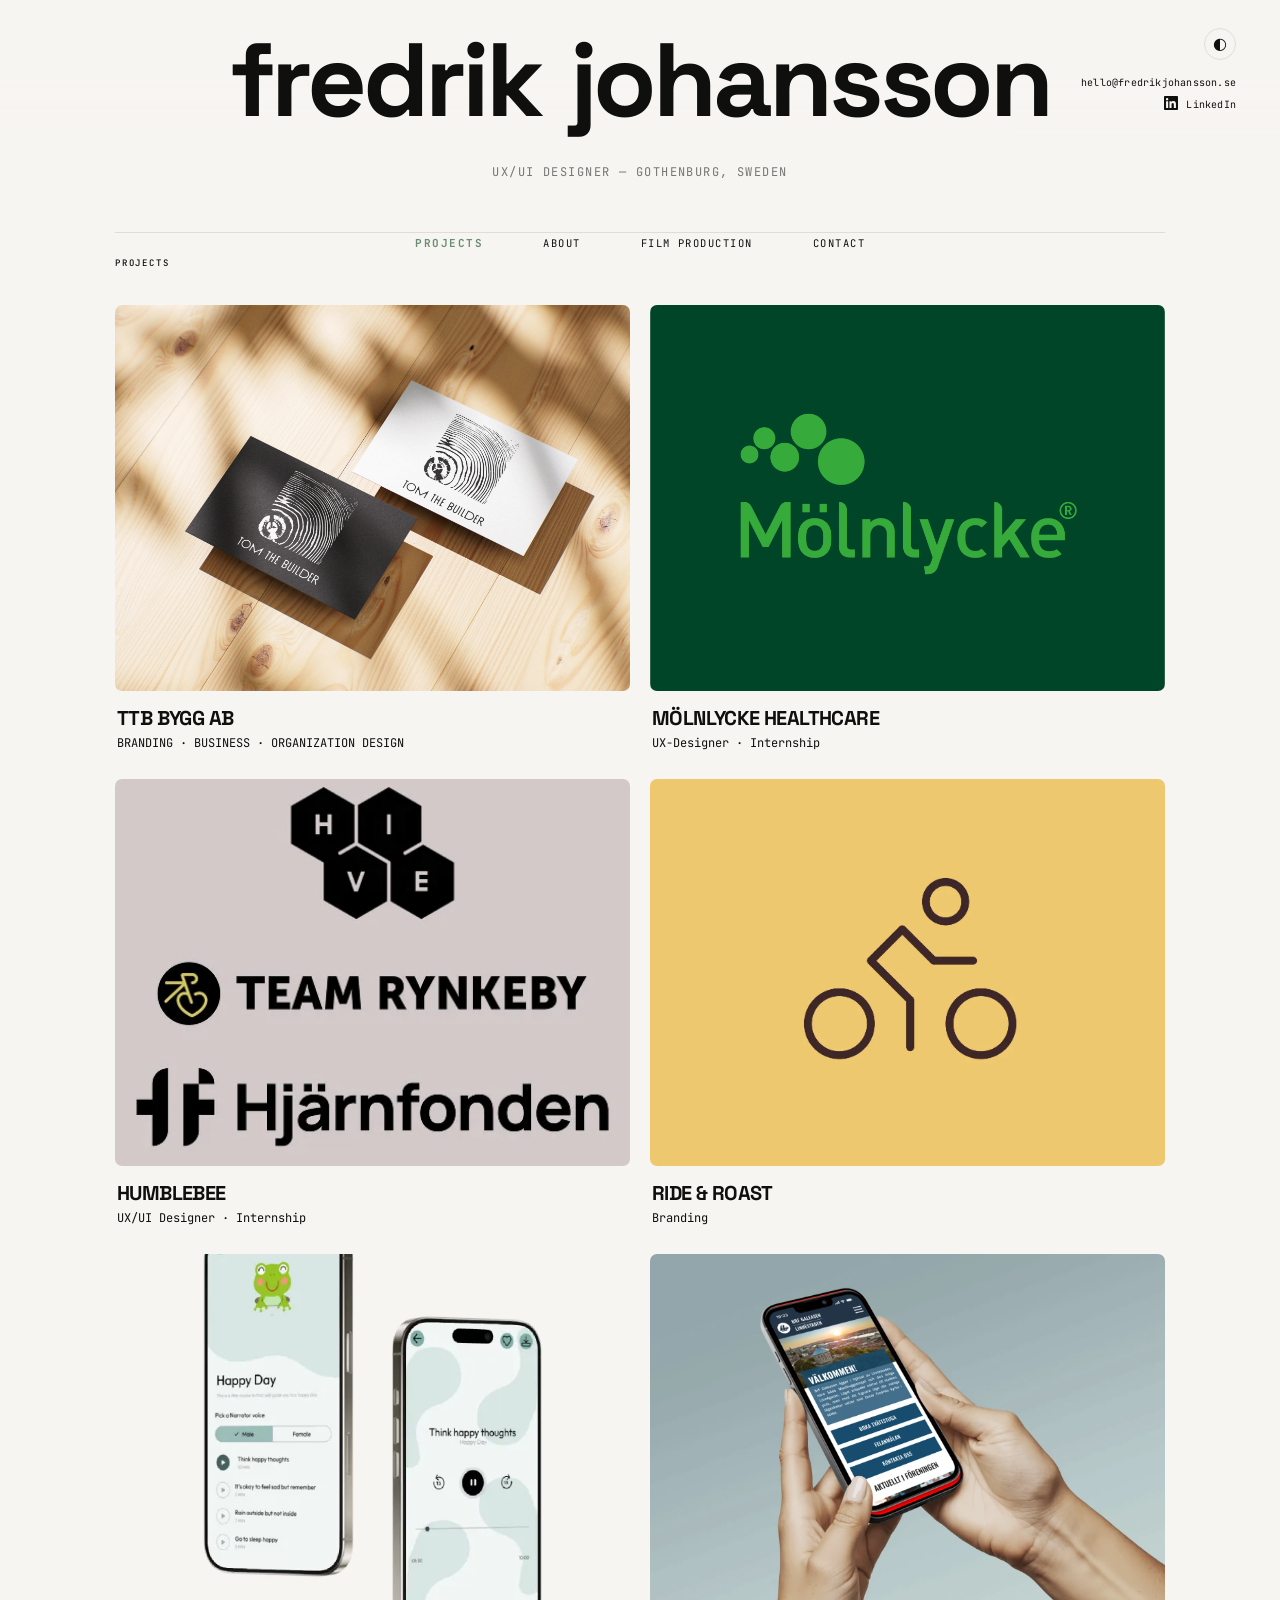
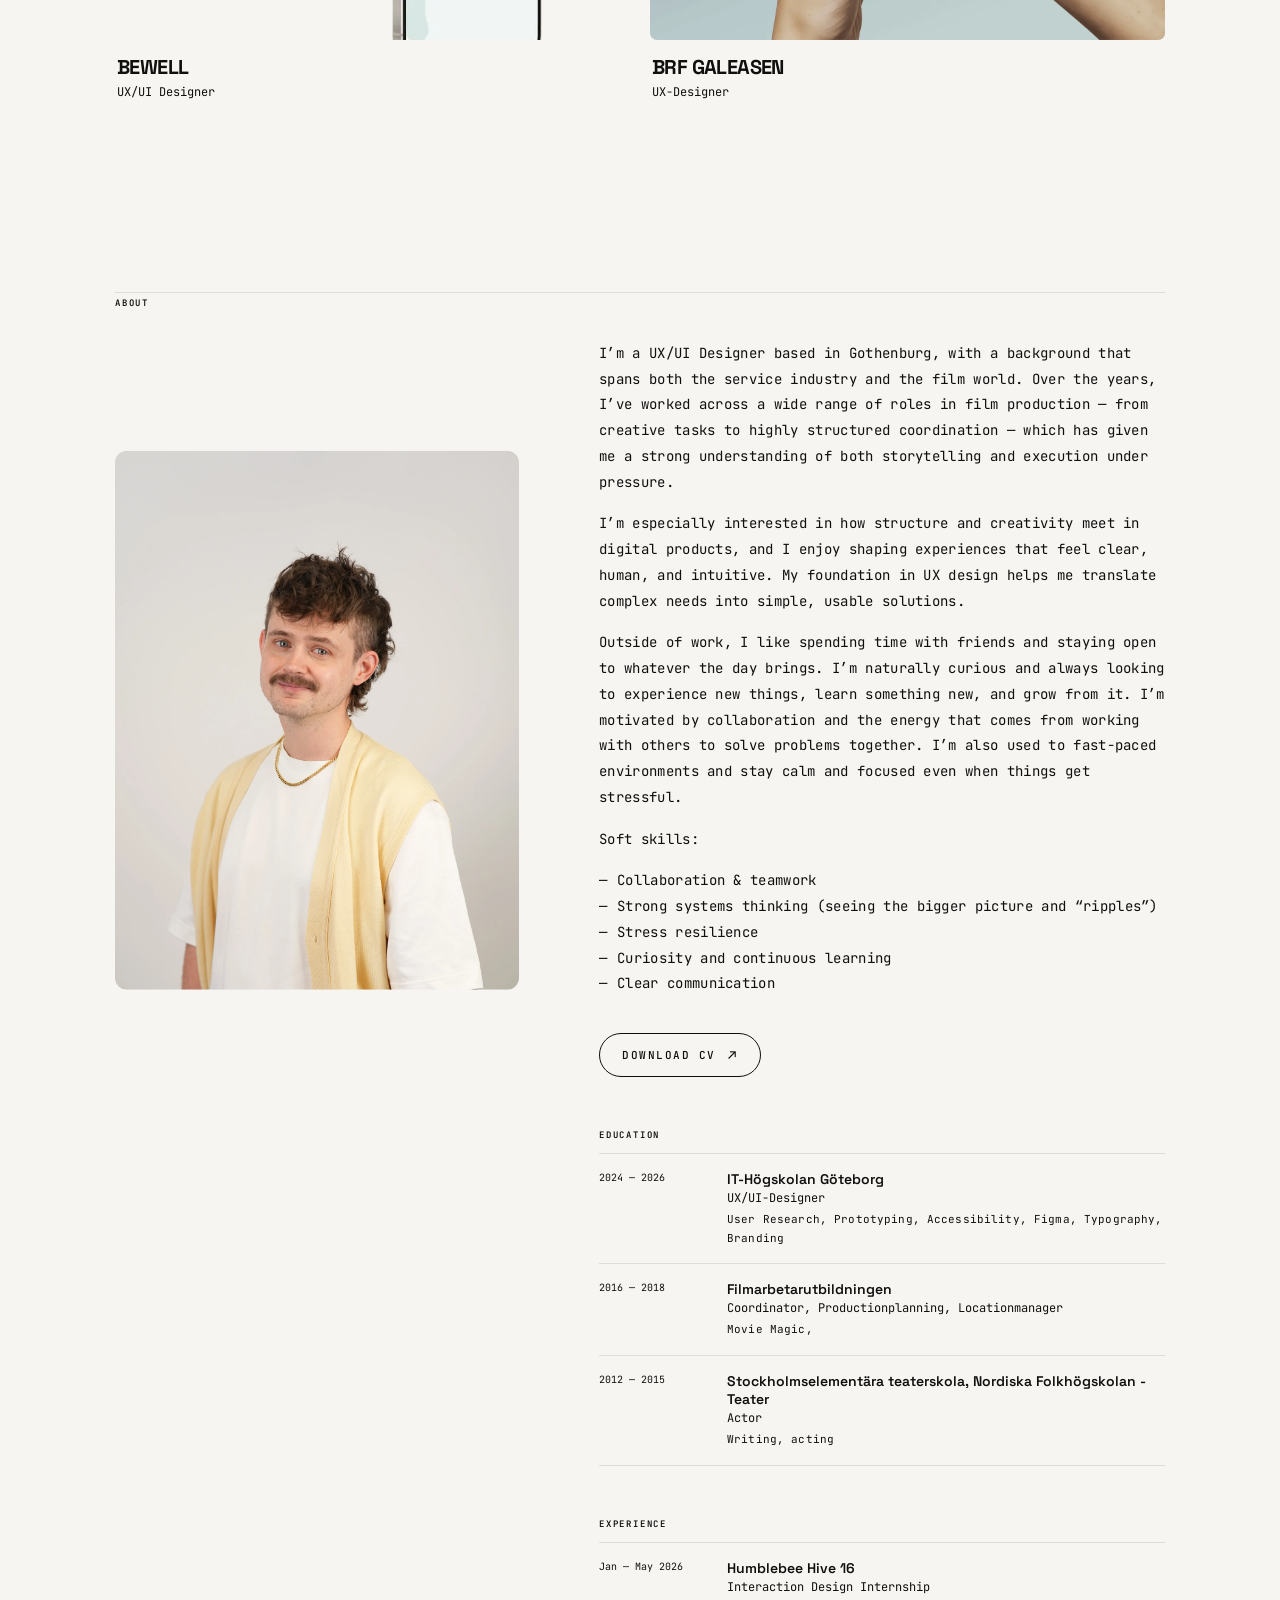
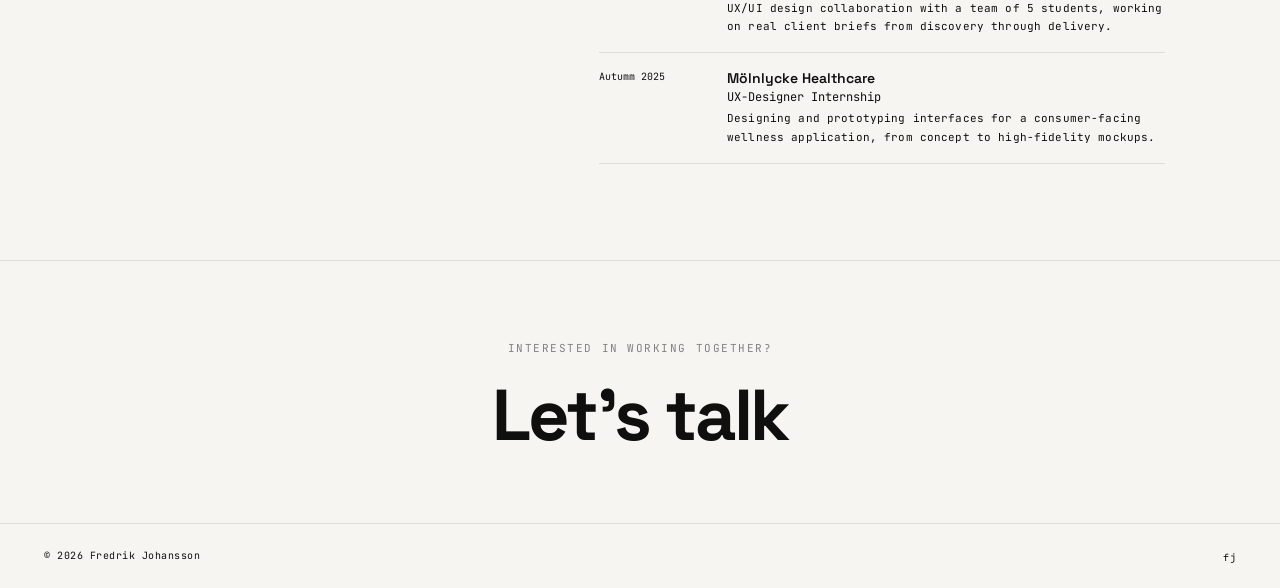
==== commit e2a771d1: "Update CV download link to the correct Google Drive URL" ====
--- a/portfolio/index.html
+++ b/portfolio/index.html
@@ -156,7 +156,7 @@
               </div>
 
               <!-- CV download -->
-              <a class="cv-button" href="https://drive.google.com/file/d/1cZI9QcWpu3C-wr7cpcU5LdZI4U95cClz/view?usp=sharing" target="_blank" rel="noopener noreferrer">
+              <a class="cv-button" href="https://drive.google.com/file/d/1sZ7xeZCdnQej310mjUcfjHOJxBTWBIKO/view?usp=sharing" target="_blank" rel="noopener noreferrer">
                 <span>Download CV</span>
                 <span class="cv-arrow">↗</span>
               </a>
--- a/portfolio/style.css
+++ b/portfolio/style.css
@@ -140,7 +140,7 @@
   text-transform: uppercase;
   color: var(--text);
   text-align: center;
-  padding: 12px 0 0;
+  padding: 32px 0 0;
   opacity: 0.55;
   transition: opacity .25s ease;
 }
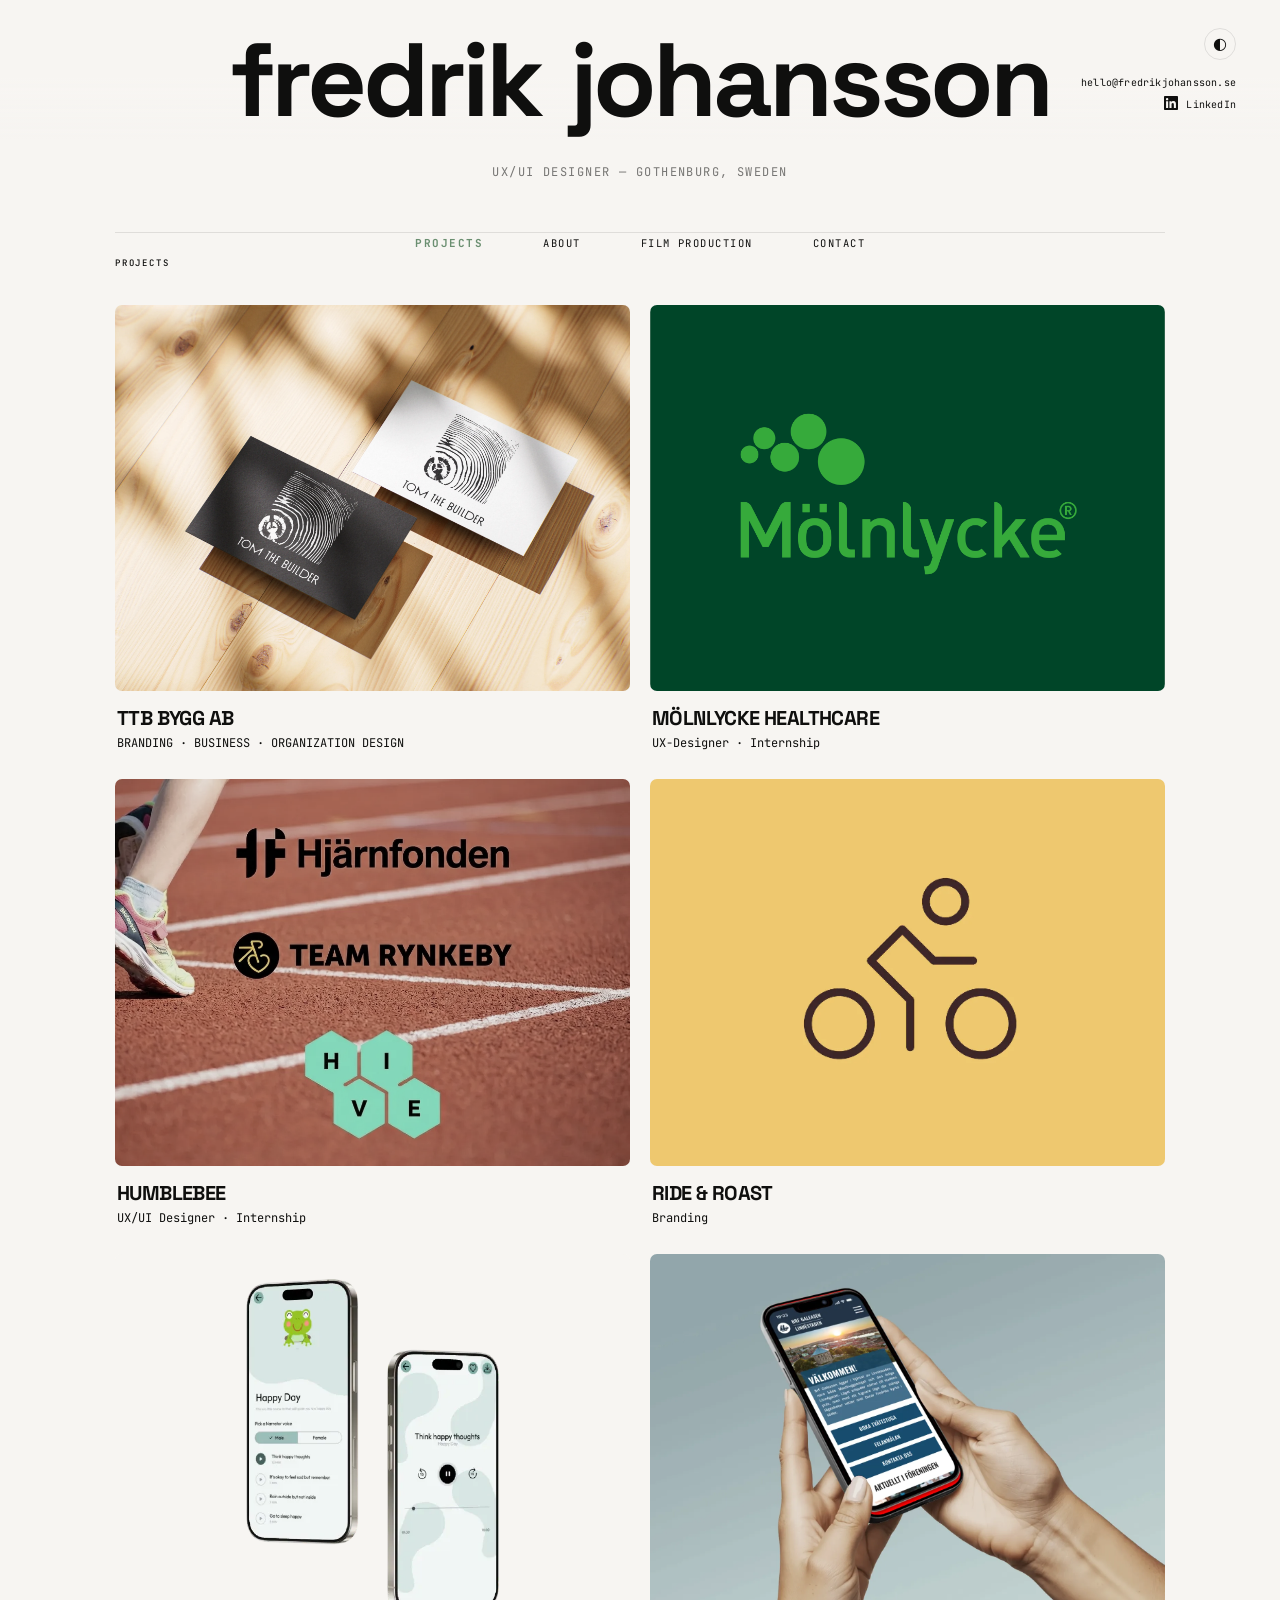
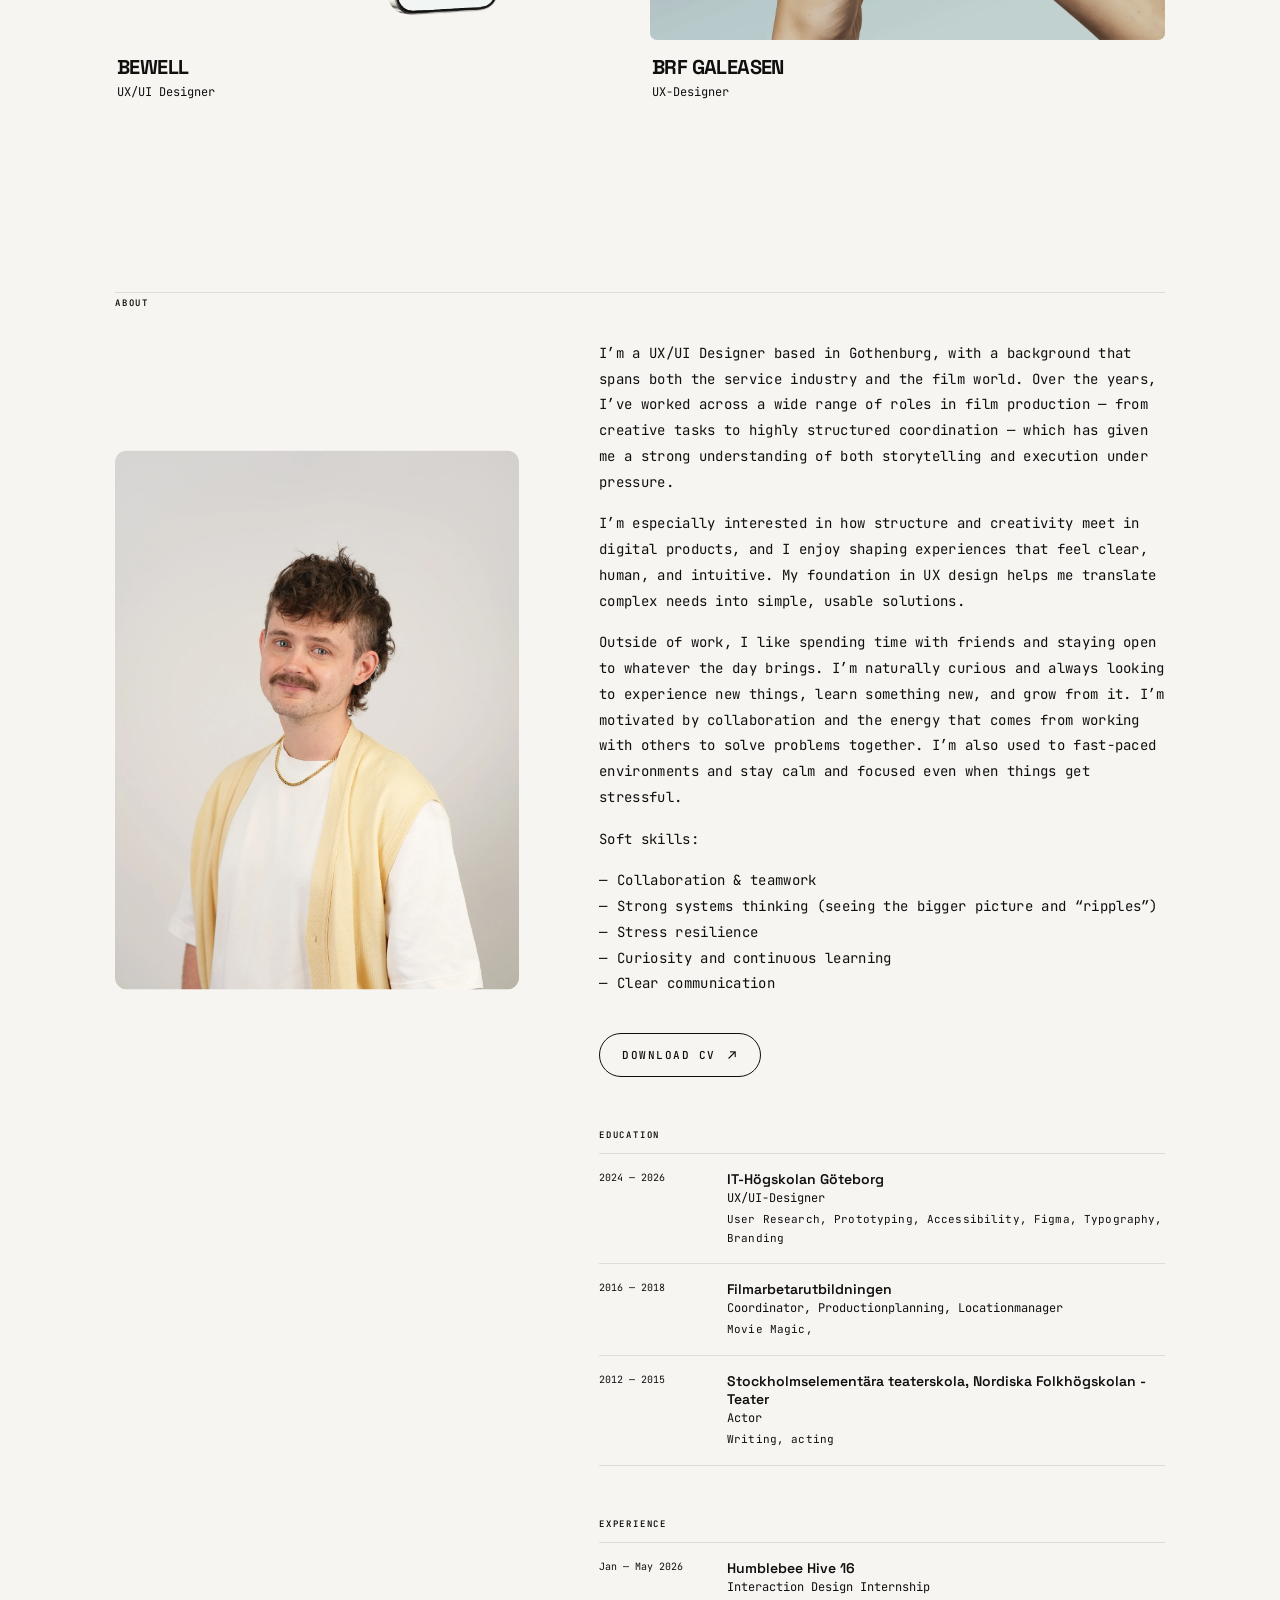
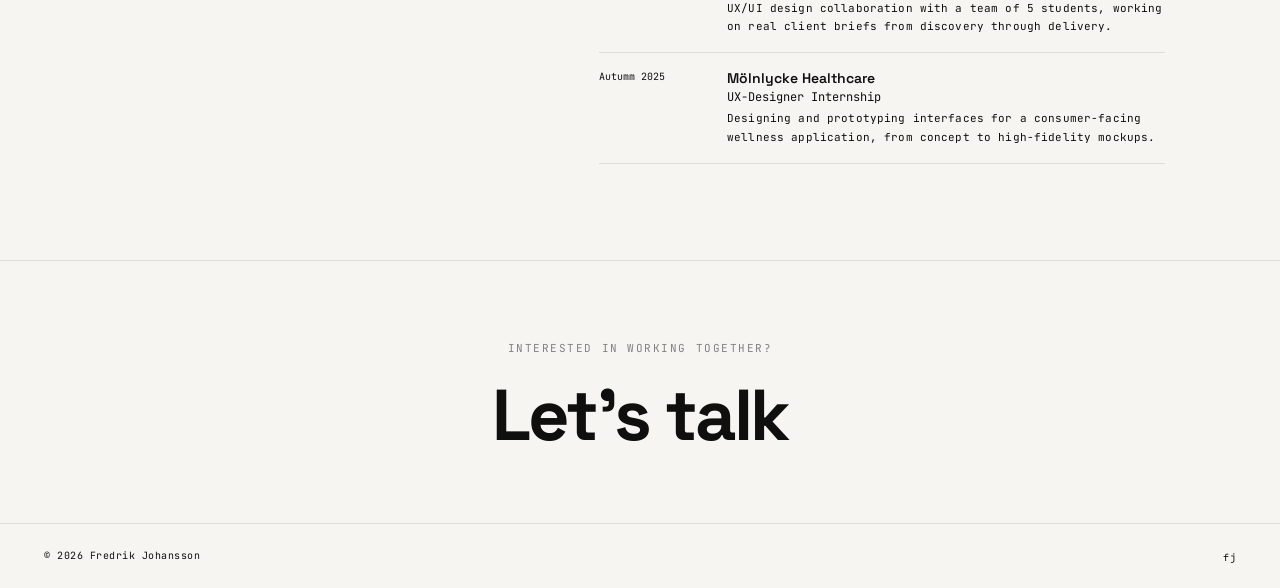
==== commit ecc47d00: "Add RynkebyHFHIVE image to portfolio originals" ====
--- a/portfolio/index.html
+++ b/portfolio/index.html
@@ -96,7 +96,7 @@
             </a>
             <div class="project-card project-card--soon" aria-disabled="true" tabindex="0">
               <div class="card-img-wrap">
-                <img class="img-ph" src="img/humblebee/hive.webp" alt="Humblebee" loading="lazy">
+                <img class="img-ph" src="img/humblebee/RynkebyHFHIVE.webp" alt="Humblebee" loading="lazy" style="object-position: center 65%;">
                 <span class="card-soon">Coming soon</span>
               </div>
               <div class="card-info"><div class="card-title">HUMBLEBEE</div><div class="card-sub">UX/UI Designer · Internship</div></div>
@@ -110,7 +110,7 @@
             </a>
             <a class="project-card" href="projects/bewell/index.html">
               <div class="card-img-wrap">
-                <img class="img-ph" src="img/bewell/bw5.webp" alt="Bewell" loading="lazy">
+                <img class="img-ph" src="img/bewell/bw5.webp" alt="Bewell" loading="lazy" style="object-fit: contain; background: var(--bg);">
                 <span class="card-overlay">Wellness app with generative particle systems</span>
               </div>
               <div class="card-info"><div class="card-title">BEWELL</div><div class="card-sub">UX/UI Designer</div></div>
